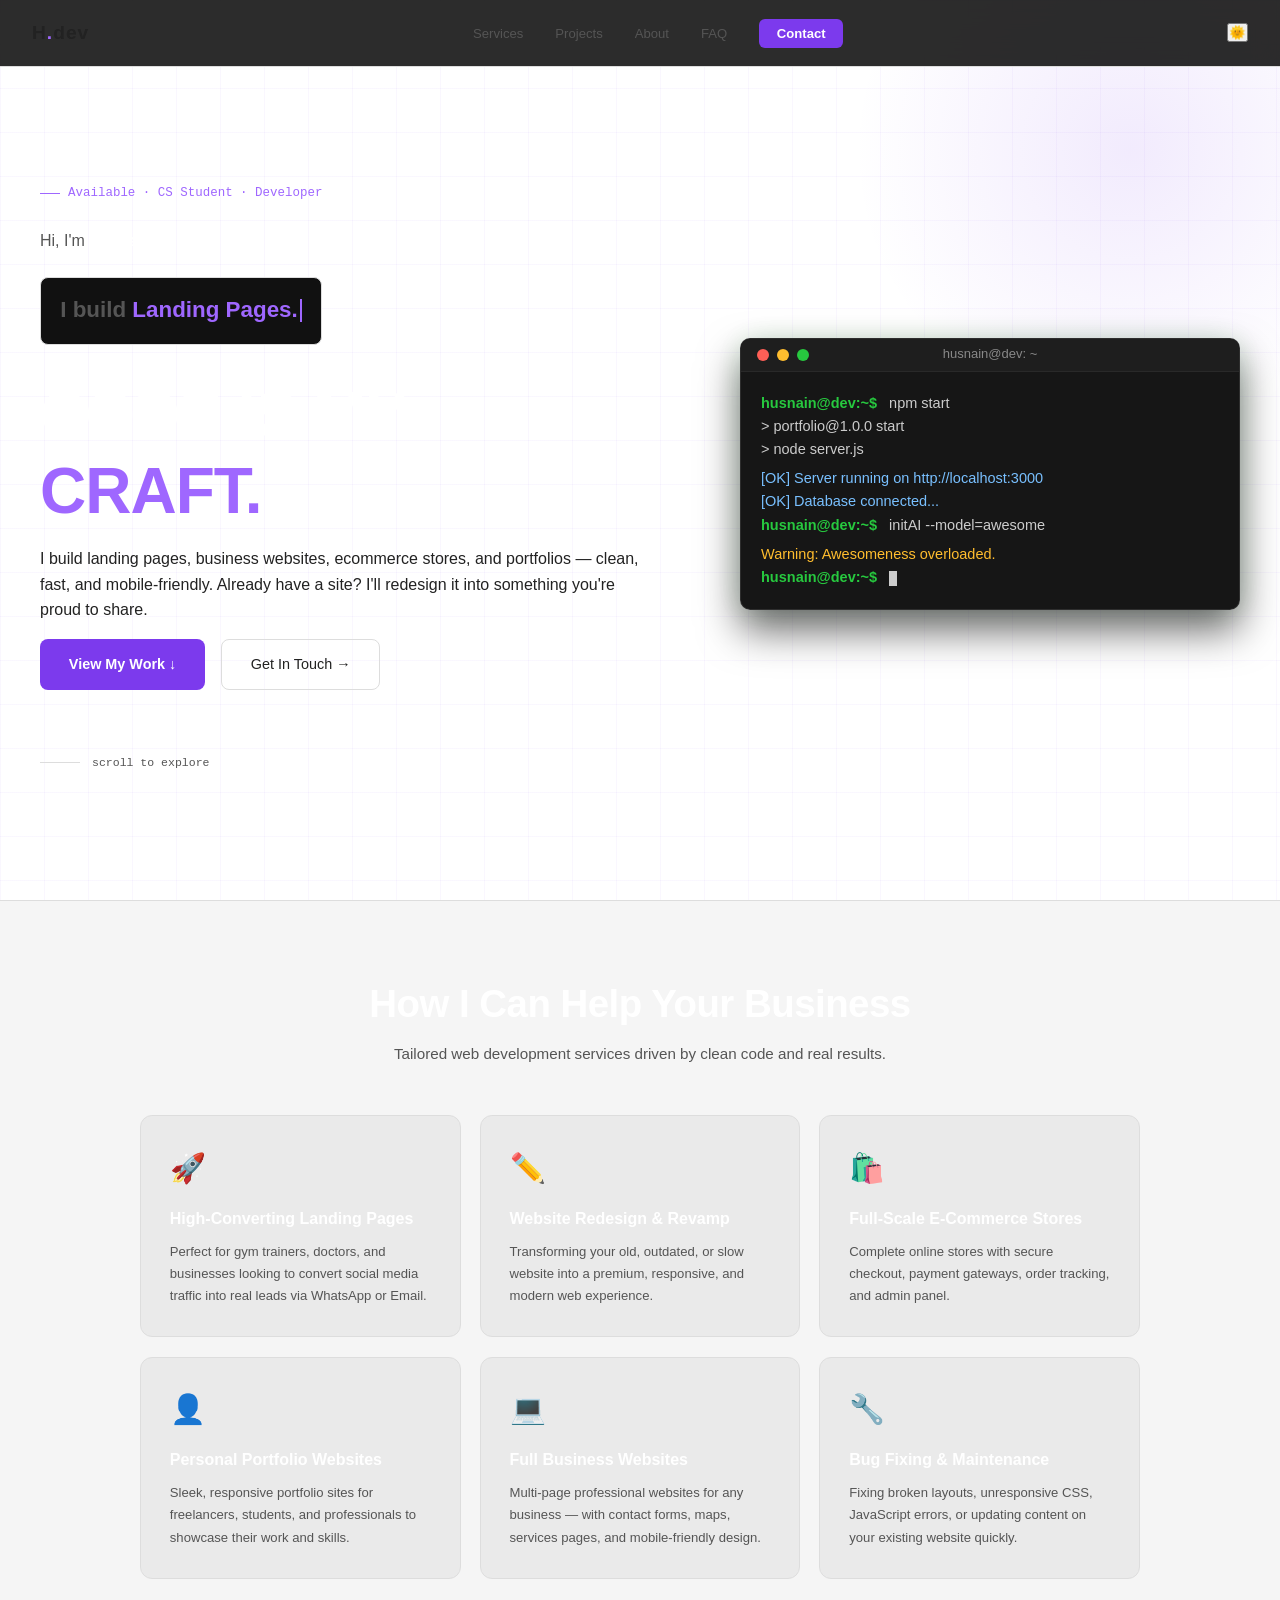
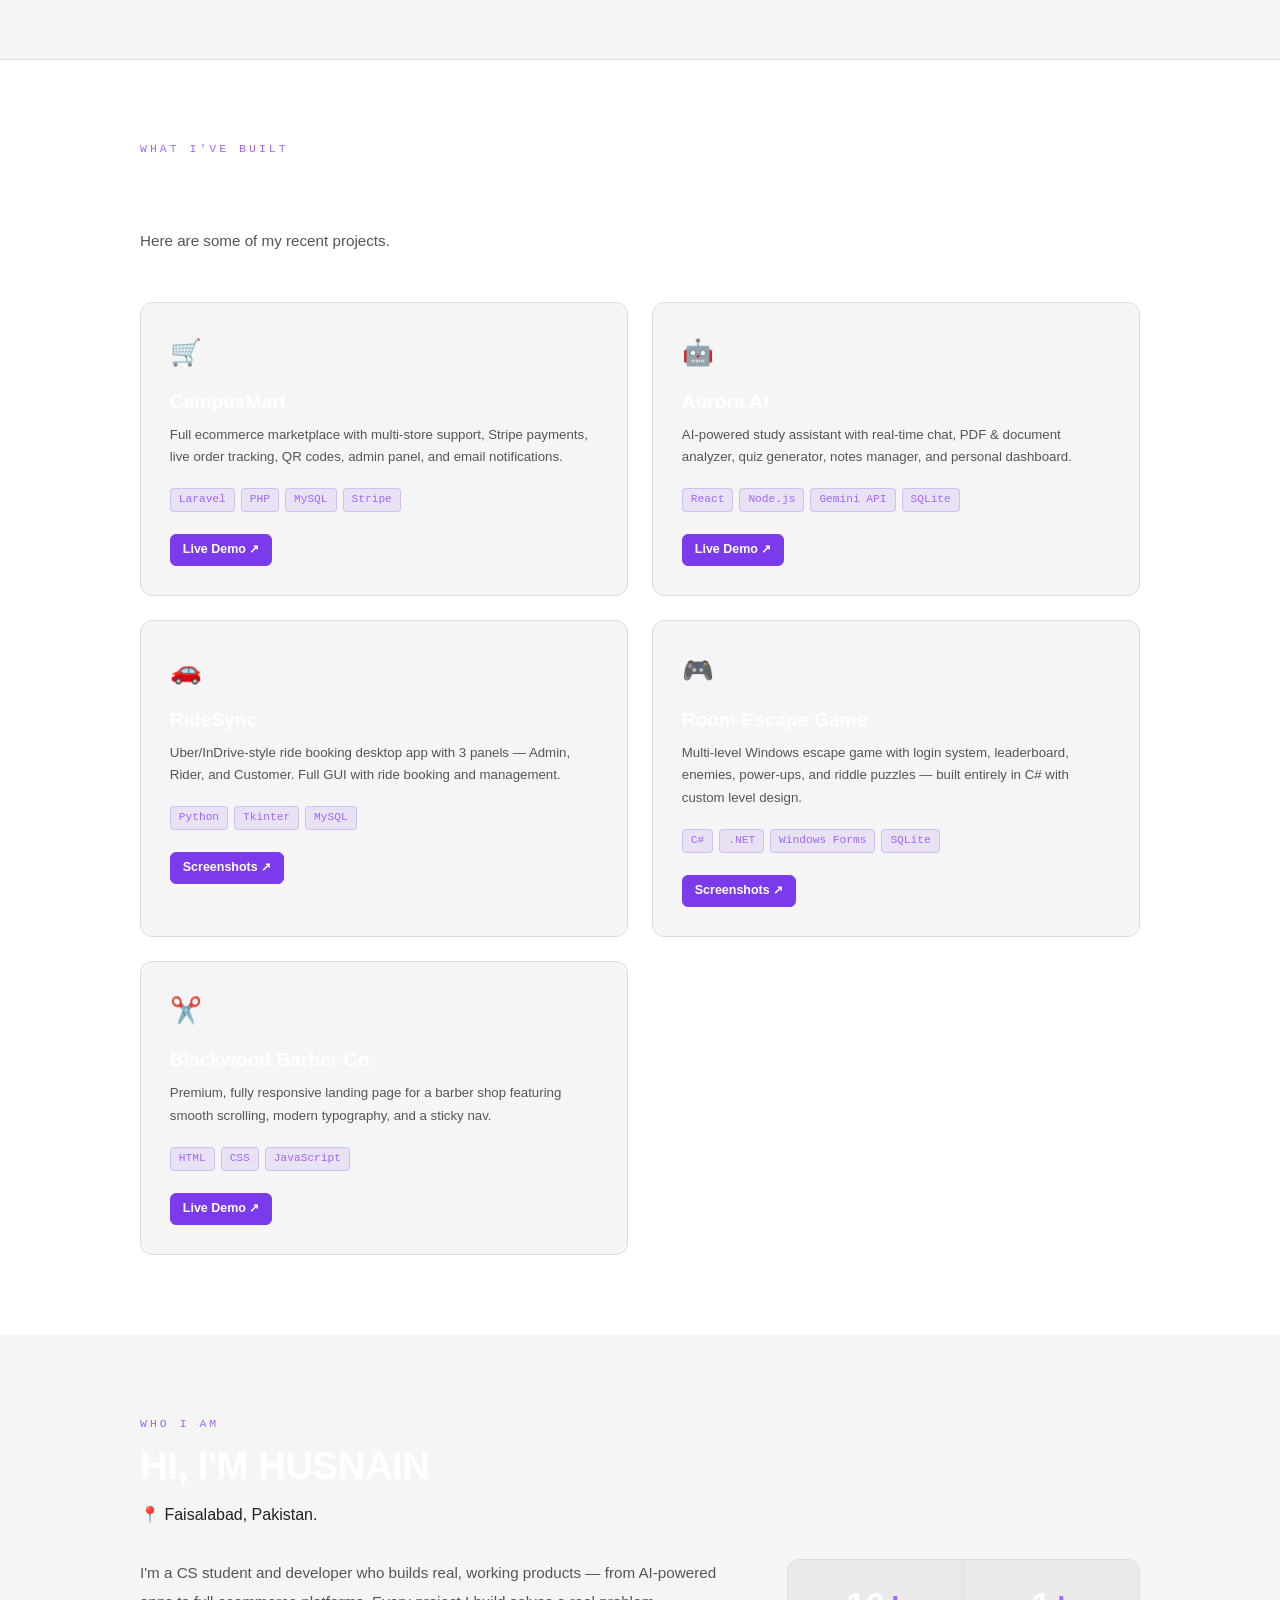
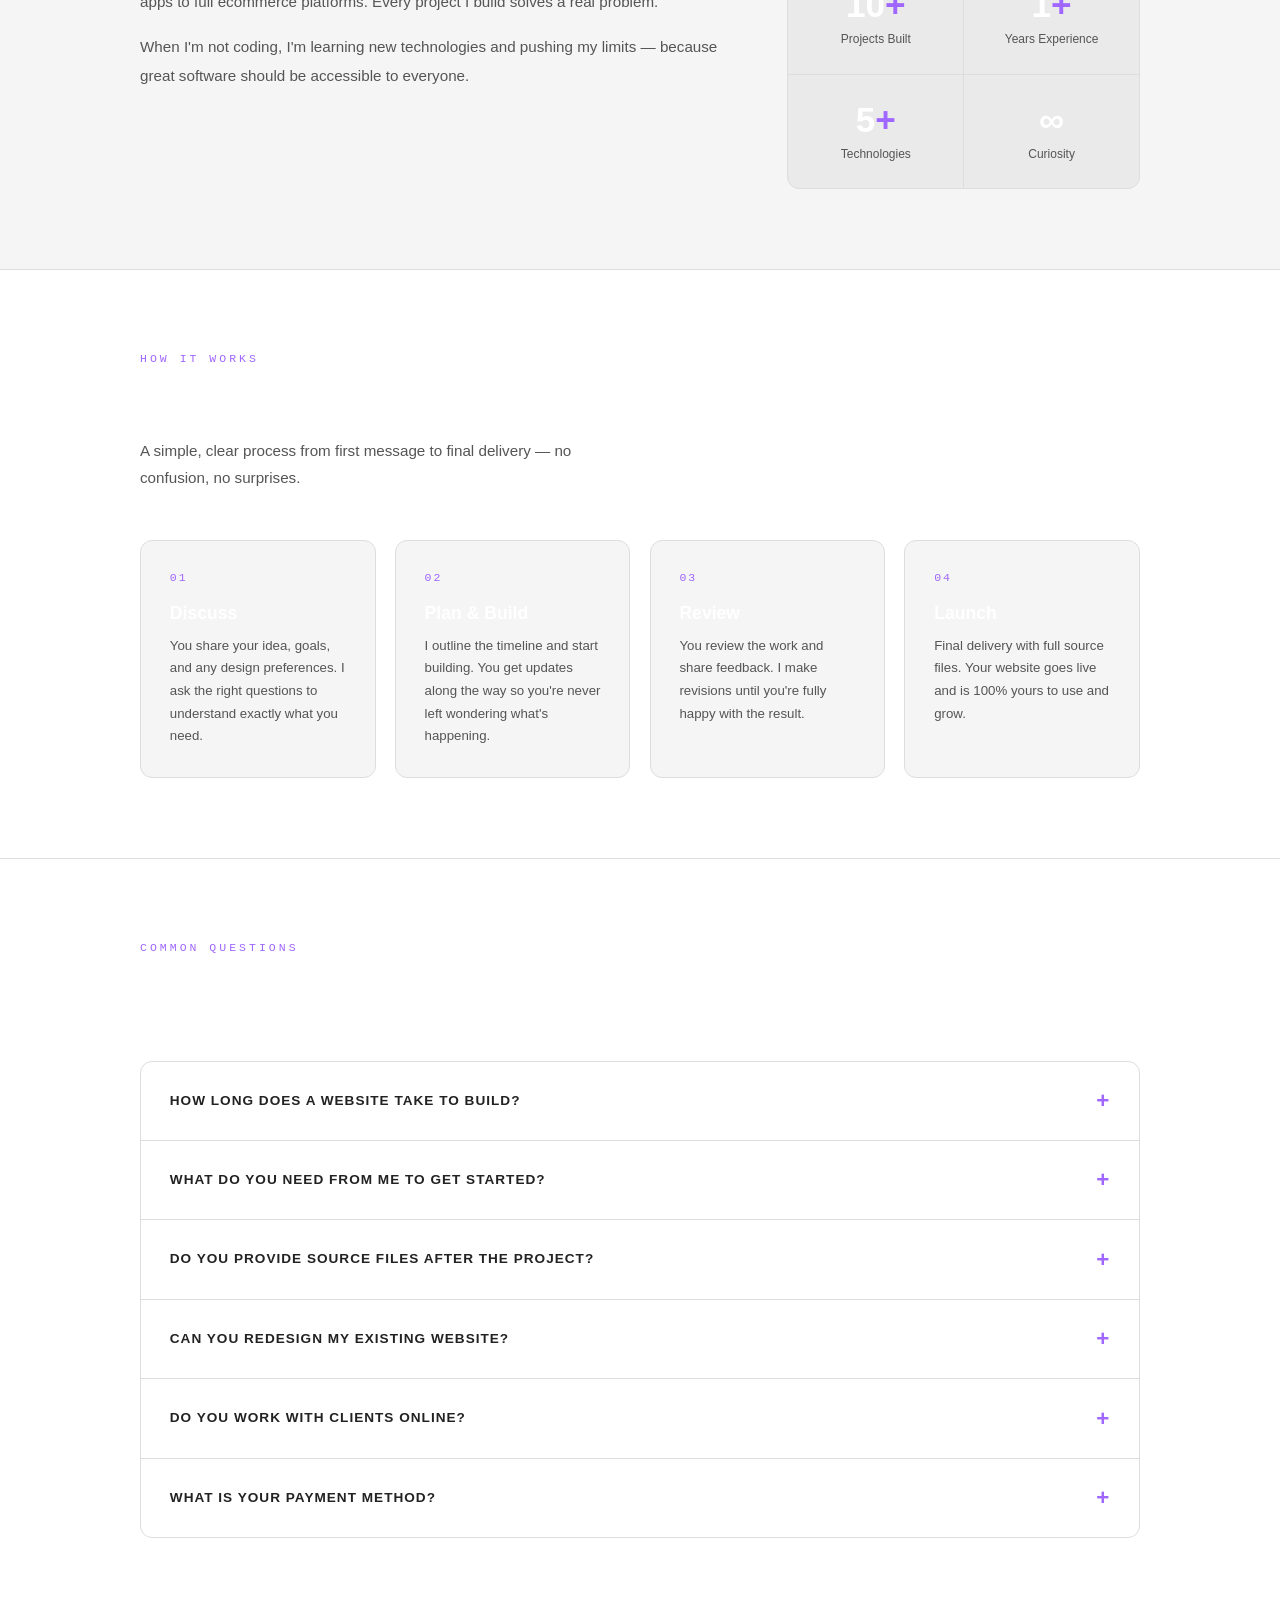
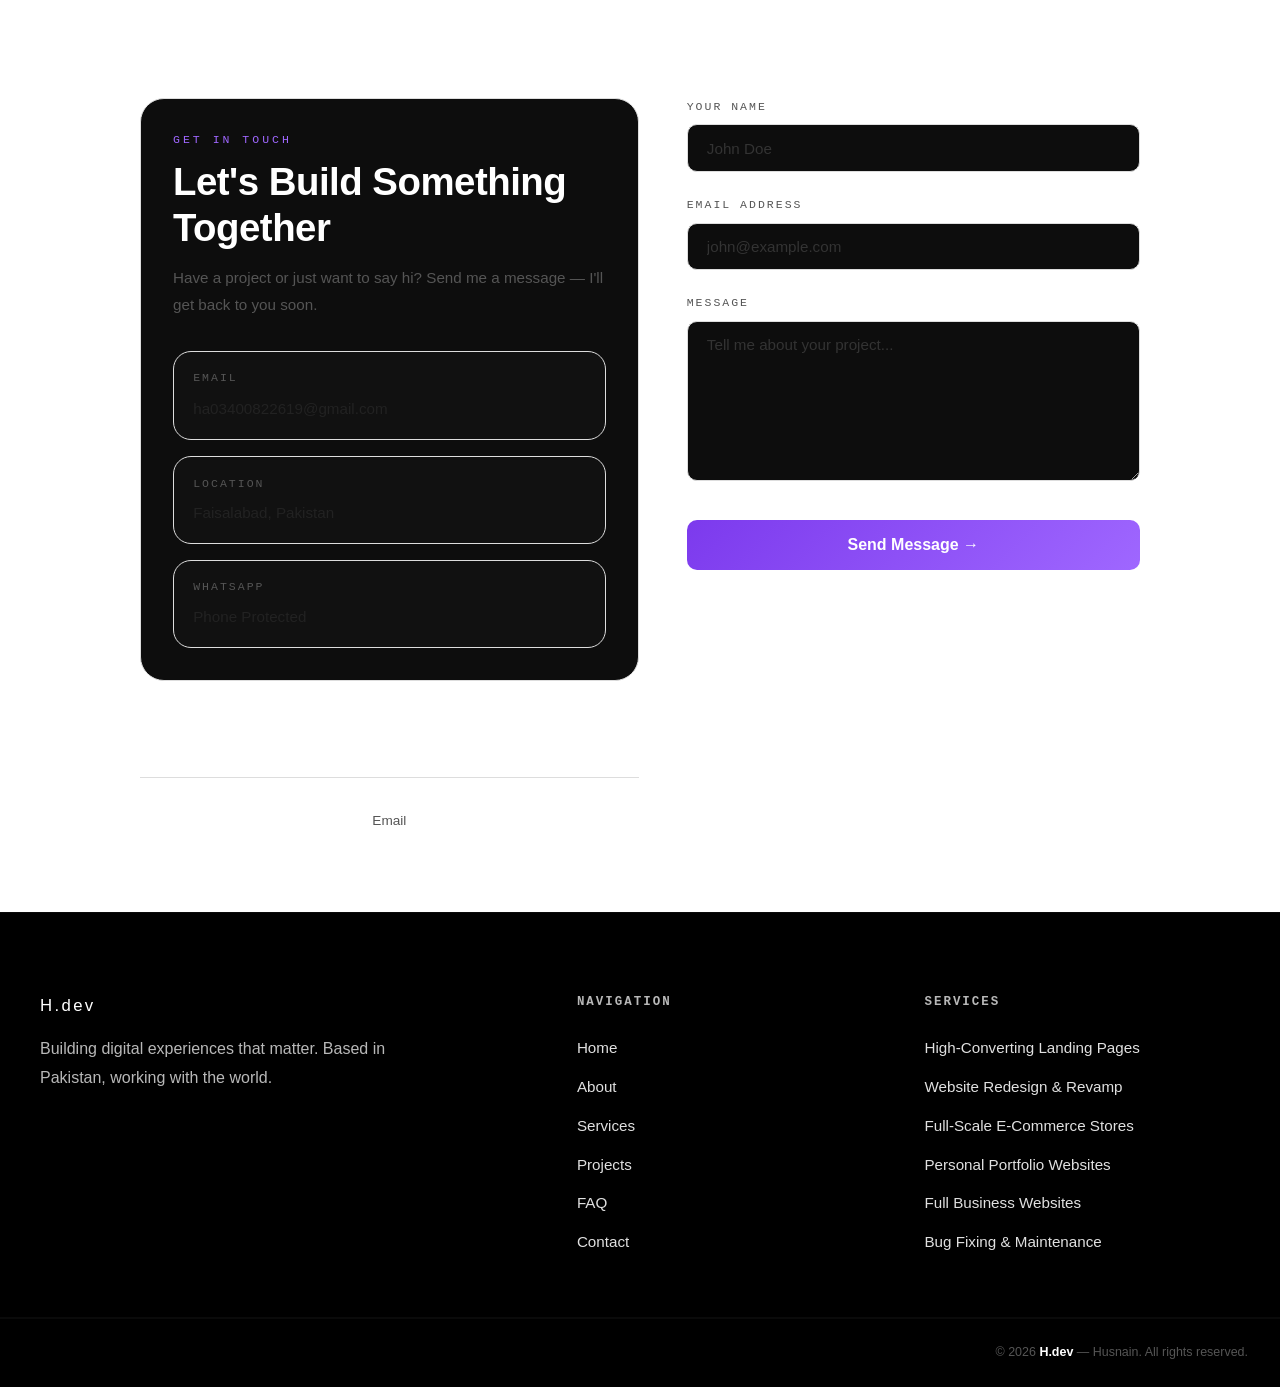
==== portfolio2/index.html @ b7ce76e6 "Initial commit - Portfolio ready" ====
<!DOCTYPE html>
<html lang="en">

<head>
  <meta charset="UTF-8" />
  <meta name="viewport" content="width=device-width, initial-scale=1.0" />
  <meta name="description"
    content="Husnain — Web developer from Faisalabad, Pakistan. I build landing pages, business websites, ecommerce stores, and portfolios. Available for freelance projects." />
  <meta property="og:title" content="Husnain — Web Developer & AI Enthusiast" />
  <meta property="og:description"
    content="I build clean, fast, mobile-friendly websites for businesses. Landing pages, ecommerce, redesigns & more." />
  <meta property="og:type" content="website" />
  <title>Husnain — Web Developer & AI Enthusiast</title>
  <meta http-equiv="Content-Security-Policy" content="default-src 'self'; script-src 'self' 'unsafe-inline' https://unpkg.com; style-src 'self' 'unsafe-inline' https://fonts.googleapis.com https://unpkg.com; img-src 'self' data:; font-src 'self' https://fonts.gstatic.com; connect-src 'self' https://api.web3forms.com;"/>
  <link rel="preload" href="https://fonts.googleapis.com/css2?family=Syne:wght@400;600;700;800&family=Inter:wght@400;500;600&family=JetBrains+Mono:wght@400;500&display=swap" as="style" onload="this.rel='stylesheet'">
  <script type="application/ld+json">
  {
    "@context": "https://schema.org",
    "@type": "Person",
    "name": "Husnain",
    "url": "https://example.com"
  }
  </script>
  <link rel="icon" type="image/svg+xml"
    href="data:image/svg+xml,%3Csvg xmlns='http://www.w3.org/2000/svg' viewBox='0 0 32 32'%3E%3Crect width='32' height='32' rx='6' fill='%23000'/%3E%3Ctext x='16' y='22' font-family='Arial' font-size='14' font-weight='bold' fill='%239F67FF' text-anchor='middle'%3EH%3C/text%3E%3C/svg%3E" />

  <!-- Google Fonts -->
  <link rel="preconnect" href="https://fonts.googleapis.com" />
  <link
    href="https://fonts.googleapis.com/css2?family=Syne:wght@400;600;700;800&family=Inter:wght@400;500;600&family=JetBrains+Mono:wght@400;500&display=swap"
    rel="stylesheet" />

  <!-- AOS Scroll Animation Library CSS -->
  <link rel="stylesheet" href="https://unpkg.com/aos@2.3.4/dist/aos.css" />

  <!--
    Apni CSS file link kar rahe hain
    href="style.css" matlab same folder mein style.css file
  -->
  <link rel="stylesheet" href="style.css" />

</head>

<body>

  <!-- ─── NAVIGATION ─────────────────────── -->
  <header>
  <nav>
    <div class="nav-logo">H<span>.</span>dev</div>

    <ul class="nav-links" id="navLinks">
      <li><a href="#services">Services</a></li>
      <li><a href="#projects">Projects</a></li>
      <li><a href="#about">About</a></li>
      <li><a href="#faq">FAQ</a></li>
      <li><a href="#contact" class="nav-cta">Contact</a></li>
    </ul>

    <div class="hamburger" id="hamburger" aria-controls="navLinks" aria-expanded="false" aria-label="Menu">
      <span></span>
      <span></span>
      <span></span>
    </div>

    <button id="lightToggle" class="light-toggle" aria-label="Toggle light mode">🌞</button>
  </nav>
</header>

  <!-- ─── HERO ────────────────────────────── -->
  <section class="hero" id="home">
    <div class="hero-grid"></div>
    <div class="hero-glow"></div>

    <div class="hero-container">
      <div class="hero-content">

      <!-- Tag ab neeche se upar aa gaya -->
      <div class="hero-tag">Available · CS Student · Developer</div>

      <p class="hero-intro">Hi, I'm <strong>Husnain</strong></p>

      <div class="hero-typing-box">
        I build <span class="typed-word" id="typedWord"></span><span class="cursor"></span>
      </div>
      <!-- Bold statement — naam nahi -->
      <h1 class="hero-name">
        CODE IS MY<br>
        <span style="color: var(--accent2);">CRAFT.</span>
      </h1>

      <p class="hero-sub">
        I build landing pages, business websites,
        ecommerce stores, and portfolios —
        clean, fast, and mobile-friendly.
        Already have a site? I'll redesign it
        into something you're proud to share.
      </p>
      <div class="hero-btns">
        <a href="#projects" class="btn-primary">View My Work ↓</a>
        <a href="#contact" class="btn-outline">Get In Touch →</a>
      </div>

      <div class="hero-scroll">
        <div class="scroll-line"></div>
        scroll to explore
      </div>
    </div>

    <!-- Right Side Hacker Terminal -->
    <div class="hero-terminal" data-aos="fade-left" data-aos-delay="200">
      <div class="term-header">
        <span class="term-btn close"></span>
        <span class="term-btn min"></span>
        <span class="term-btn max"></span>
        <div class="term-title">husnain@dev: ~</div>
      </div>
      <div class="term-body">
        <div class="term-line">
          <span class="prompt">husnain@dev:~$</span> <span class="typing-cmd">npm start</span>
        </div>
        <div class="term-output delay-1">
          > portfolio@1.0.0 start<br>
          > node server.js
        </div>
        <div class="term-output delay-2 success">
          [OK] Server running on http://localhost:3000<br>
          [OK] Database connected...
        </div>
        <div class="term-line delay-3">
          <span class="prompt">husnain@dev:~$</span> <span class="typing-cmd-2">initAI --model=awesome</span>
        </div>
        <div class="term-output delay-4 warning">
          Warning: Awesomeness overloaded.
        </div>
        <div class="term-line delay-5">
          <span class="prompt">husnain@dev:~$</span> <span class="cursor-term"></span>
        </div>
      </div>
    </div>
  </div>
  </section>

  <div class="divider"></div>

  <!-- ─── SERVICES ──────────────────────────── -->
  <section class="services-section" id="services">
    <div class="container">
      <div style="text-align:center; margin-bottom: 3rem;">
        <h2 class="sec-title">How I Can Help Your Business</h2>
        <p class="sec-sub" style="margin: 0 auto">
          Tailored web development services driven
          by clean code and real results.
        </p>
      </div>

      <div class="services-grid">

        <div class="service-card" data-aos="fade-up" data-aos-delay="0">
          <div class="service-icon">🚀</div>
          <div class="service-name">High-Converting Landing Pages</div>
          <p class="service-desc">
            Perfect for gym trainers, doctors, and businesses
            looking to convert social media traffic into real
            leads via WhatsApp or Email.
          </p>
        </div>

        <div class="service-card" data-aos="fade-up" data-aos-delay="100">
          <div class="service-icon">✏️</div>
          <div class="service-name">Website Redesign & Revamp</div>
          <p class="service-desc">
            Transforming your old, outdated, or slow website
            into a premium, responsive, and modern
            web experience.
          </p>
        </div>

        <div class="service-card" data-aos="fade-up" data-aos-delay="200">
          <div class="service-icon">🛍️</div>
          <div class="service-name">Full-Scale E-Commerce Stores</div>
          <p class="service-desc">
            Complete online stores with secure checkout,
            payment gateways, order tracking,
            and admin panel.
          </p>
        </div>

        <div class="service-card" data-aos="fade-up" data-aos-delay="300">
          <div class="service-icon">👤</div>
          <div class="service-name">Personal Portfolio Websites</div>
          <p class="service-desc">
            Sleek, responsive portfolio sites for freelancers,
            students, and professionals to showcase
            their work and skills.
          </p>
        </div>

        <div class="service-card" data-aos="fade-up" data-aos-delay="400">
          <div class="service-icon">💻</div>
          <div class="service-name">Full Business Websites</div>
          <p class="service-desc">
            Multi-page professional websites for any business
            — with contact forms, maps, services pages,
            and mobile-friendly design.
          </p>
        </div>

        <div class="service-card" data-aos="fade-up" data-aos-delay="500">
          <div class="service-icon">🔧</div>
          <div class="service-name">Bug Fixing & Maintenance</div>
          <p class="service-desc">
            Fixing broken layouts, unresponsive CSS,
            JavaScript errors, or updating content
            on your existing website quickly.
          </p>
        </div>

      </div>
    </div>
  </section>

  <div class="divider"></div>

  <!-- ─── PROJECTS ────────────────────────── -->
  <section id="projects">
    <div class="container">
      <div class="sec-label">What I've built</div>
      <h2 class="sec-title">Projects</h2>
      <p class="sec-sub">
        Here are some of my recent projects.
      </p>
      <div class="projects-grid">

        <div class="proj-card" data-aos="fade-up" data-aos-delay="0">
          <span class="proj-icon">🛒</span>
          <div class="proj-name">CampusMart</div>
          <p class="proj-desc">
            Full ecommerce marketplace with multi-store support,
            Stripe payments, live order tracking,
            QR codes, admin panel, and email notifications.
          </p>
          <div class="proj-techs">
            <span class="proj-tech">Laravel</span>
            <span class="proj-tech">PHP</span>
            <span class="proj-tech">MySQL</span>
            <span class="proj-tech">Stripe</span>
          </div>
          <div class="proj-links">
            <a href="https://campusmartvendor.kesug.com/" target="_blank" rel="noopener" class="proj-link primary">Live Demo ↗</a>
          </div>
        </div>

        <div class="proj-card" data-aos="fade-up" data-aos-delay="100">
          <span class="proj-icon">🤖</span>
          <div class="proj-name">Aurora AI</div>
          <p class="proj-desc">
            AI-powered study assistant with real-time chat,
            PDF & document analyzer, quiz generator,
            notes manager, and personal dashboard.
          </p>
          <div class="proj-techs">
            <span class="proj-tech">React</span>
            <span class="proj-tech">Node.js</span>
            <span class="proj-tech">Gemini API</span>
            <span class="proj-tech">SQLite</span>
          </div>
          <div class="proj-links">
            <a href="https://aurora-ai-xi.vercel.app" target="_blank" rel="noopener noreferrer" class="proj-link primary">Live Demo ↗</a>
          </div>
        </div>

        <div class="proj-card" data-aos="fade-up" data-aos-delay="200">
          <span class="proj-icon">🚗</span>
          <div class="proj-name">RideSync</div>
          <p class="proj-desc">
            Uber/InDrive-style ride booking desktop app
            with 3 panels — Admin, Rider, and Customer.
            Full GUI with ride booking and management.
          </p>
          <div class="proj-techs">
            <span class="proj-tech">Python</span>
            <span class="proj-tech">Tkinter</span>
            <span class="proj-tech">MySQL</span>
          </div>
          <div class="proj-links">
            <a href="ridesync.html" class="proj-link primary">Screenshots ↗</a>
          </div>
        </div>

        <div class="proj-card" data-aos="fade-up" data-aos-delay="300">
          <span class="proj-icon">🎮</span>
          <div class="proj-name">Room Escape Game</div>
          <p class="proj-desc">
            Multi-level Windows escape game with login system,
            leaderboard, enemies, power-ups, and riddle puzzles
            — built entirely in C# with custom level design.
          </p>
          <div class="proj-techs">
            <span class="proj-tech">C#</span>
            <span class="proj-tech">.NET</span>
            <span class="proj-tech">Windows Forms</span>
            <span class="proj-tech">SQLite</span>
          </div>
          <div class="proj-links">
            <a href="escape-game.html" class="proj-link primary">Screenshots ↗</a>
          </div>
        </div>

        <div class="proj-card" data-aos="fade-up" data-aos-delay="400">
          <span class="proj-icon">✂️</span>
          <div class="proj-name">Blackwood Barber Co.</div>
          <p class="proj-desc">
            Premium, fully responsive landing page for a barber shop
            featuring smooth scrolling, modern typography, and a sticky nav.
          </p>
          <div class="proj-techs">
            <span class="proj-tech">HTML</span>
            <span class="proj-tech">CSS</span>
            <span class="proj-tech">JavaScript</span>
          </div>
          <div class="proj-links">
            <a href="https://landing-page-husnaindev.vercel.app/" target="_blank" rel="noopener noreferrer" class="proj-link primary">Live Demo ↗</a>
          </div>
        </div>

      </div>
    </div>
  </section>

  <!-- ─── ABOUT ───────────────────────────── -->
  <section class="about-section" id="about">
    <div class="container">
      <div class="sec-label">Who I am</div>
      <h2 class="sec-title">HI, I'M HUSNAIN</h2>
      <p class="about-location">📍 Faisalabad, Pakistan.</p>

      <div class="about-inner">
        <div class="about-desc">
          <p>
            I'm a CS student and developer who builds
            real, working products — from AI-powered apps
            to full ecommerce platforms. Every project I
            build solves a real problem.
          </p>
          <p>
            When I'm not coding, I'm learning new technologies
            and pushing my limits — because great software
            should be accessible to everyone.
          </p>
        </div>

        <div class="about-stats" data-aos="fade-left">
          <div class="stat-box">
            <div class="stat-num">10<span>+</span></div>
            <div class="stat-lbl">Projects Built</div>
          </div>
          <div class="stat-box">
            <div class="stat-num">1<span>+</span></div>
            <div class="stat-lbl">Years Experience</div>
          </div>
          <div class="stat-box">
            <div class="stat-num">5<span>+</span></div>
            <div class="stat-lbl">Technologies</div>
          </div>
          <div class="stat-box">
            <div class="stat-num">∞</div>
            <div class="stat-lbl">Curiosity</div>
          </div>
        </div>
      </div>
    </div>
  </section>

  <div class="divider"></div>

  <!-- ─── PROCESS ─────────────────────────── -->
  <section class="process-section" id="process">
    <div class="container">
      <div class="sec-label">How it works</div>
      <h2 class="sec-title">My Work Process</h2>
      <p class="sec-sub">
        A simple, clear process from first message
        to final delivery — no confusion, no surprises.
      </p>

      <div class="process-grid">
        <div class="process-step" data-aos="fade-up" data-aos-delay="0">
          <div class="process-num">01</div>
          <div class="process-title">Discuss</div>
          <p class="process-desc">
            You share your idea, goals, and any design
            preferences. I ask the right questions
            to understand exactly what you need.
          </p>
        </div>

        <div class="process-step" data-aos="fade-up" data-aos-delay="100">
          <div class="process-num">02</div>
          <div class="process-title">Plan & Build</div>
          <p class="process-desc">
            I outline the timeline and start building.
            You get updates along the way so you're
            never left wondering what's happening.
          </p>
        </div>

        <div class="process-step" data-aos="fade-up" data-aos-delay="200">
          <div class="process-num">03</div>
          <div class="process-title">Review</div>
          <p class="process-desc">
            You review the work and share feedback.
            I make revisions until you're fully
            happy with the result.
          </p>
        </div>

        <div class="process-step" data-aos="fade-up" data-aos-delay="300">
          <div class="process-num">04</div>
          <div class="process-title">Launch</div>
          <p class="process-desc">
            Final delivery with full source files.
            Your website goes live and is 100% yours
            to use and grow.
          </p>
        </div>
      </div>
    </div>
  </section>

  <div class="divider"></div>

  <!-- ─── FAQ ──────────────────────────── -->
  <section id="faq">
    <div class="container">
      <div class="sec-label">Common Questions</div>
      <h2 class="sec-title">FAQ</h2>

      <div class="faq-list">

        <div class="faq-item">
          <button class="faq-question" aria-expanded="false">
            HOW LONG DOES A WEBSITE TAKE TO BUILD?
            <span class="faq-icon">+</span>
          </button>
          <div class="faq-answer">
            <p>
              A simple landing page takes 3–4 days.
              A full business website takes 2–3 weeks.
              An ecommerce store takes 3–4 weeks depending
              on the scope and requirements.
            </p>
          </div>
        </div>

        <div class="faq-item">
          <button class="faq-question">
            WHAT DO YOU NEED FROM ME TO GET STARTED?
            <span class="faq-icon">+</span>
          </button>
          <div class="faq-answer">
            <p>
              Just tell me what you need — your business name,
              what services you offer, and any design preferences.
              If you have a logo or images, share those too.
              I'll handle everything else.
            </p>
          </div>
        </div>

        <div class="faq-item">
          <button class="faq-question">
            DO YOU PROVIDE SOURCE FILES AFTER THE PROJECT?
            <span class="faq-icon">+</span>
          </button>
          <div class="faq-answer">
            <p>
              Yes — after the project is complete and payment
              is done, you get full source code and files.
              The website is 100% yours.
            </p>
          </div>
        </div>

        <div class="faq-item">
          <button class="faq-question">
            CAN YOU REDESIGN MY EXISTING WEBSITE?
            <span class="faq-icon">+</span>
          </button>
          <div class="faq-answer">
            <p>
              Absolutely! Share your current website link —
              I'll analyze it and rebuild it with a modern,
              fast, and mobile-friendly design while keeping
              your existing content.
            </p>
          </div>
        </div>

        <div class="faq-item">
          <button class="faq-question">
            DO YOU WORK WITH CLIENTS ONLINE?
            <span class="faq-icon">+</span>
          </button>
          <div class="faq-answer">
            <p>
              Yes — I work with clients anywhere in Pakistan
              and internationally via WhatsApp, email, or
              video call. Everything is handled online
              smoothly.
            </p>
          </div>
        </div>

        <div class="faq-item">
          <button class="faq-question">
            WHAT IS YOUR PAYMENT METHOD?
            <span class="faq-icon">+</span>
          </button>
          <div class="faq-answer">
            <p>
              For international clients, I accept payments via Whop (Credit Cards/Apple Pay), Direct Bank Transfer. 
              For local clients, I accept SadaPay, NayaPay, JazzCash, and Direct Bank Transfer.
            </p>
          </div>
        </div>

      </div>
    </div>
  </section>

  <!-- ─── CONTACT ──────────────────────────── -->
  <section id="contact">
    <div class="container">
      <div class="contact-grid">
        <div class="contact-info">
          <div class="sec-label">Get In Touch</div>
          <h2 class="sec-title">Let's Build Something Together</h2>
          <p class="sec-sub" style="margin: 0 auto">
            Have a project or just want to say hi?
            Send me a message — I'll get back to you soon.
          </p>

          <div class="contact-cards">
            <div class="contact-card">
              <div class="contact-card-label">EMAIL</div>
              <a href="mailto:ha03400822619@gmail.com" class="contact-card-link">ha03400822619@gmail.com</a>
            </div>
            <div class="contact-card">
              <div class="contact-card-label">LOCATION</div>
              <div class="contact-card-text">Faisalabad, Pakistan</div>
            </div>
            <div class="contact-card">
              <div class="contact-card-label">WHATSAPP</div>
              <div class="contact-card-text">Phone Protected</div>
            </div>
          </div>
        </div>

        <!--
      action mein apna Formspree link daalo
      Formspree tumhara message tumhari email pe bhejega
    -->
        <form action="https://api.web3forms.com/submit" method="POST" class="contact-form" id="contactForm">

          <!-- Yeh input FORM KE ANDAR hona chahiye -->
          <input type="hidden" name="access_key" value="b29e8347-b4e5-4bd1-b044-c92fb3f943f4">

          <input type="hidden" name="subject" value="New Message — Portfolio">

          <!-- Honeypot — bots fill this; real users never see it -->
          <input type="checkbox" name="botcheck" class="botcheck" tabindex="-1" autocomplete="off" aria-hidden="true">

          <div class="form-group">
            <label class="form-label">YOUR NAME</label>
            <input type="text" name="name" class="form-input" placeholder="John Doe" required />
          </div>

          <div class="form-group">
            <label class="form-label">EMAIL ADDRESS</label>
            <input type="email" name="email" class="form-input" placeholder="john@example.com" required />
          </div>

          <div class="form-group">
            <label class="form-label">MESSAGE</label>
            <textarea name="message" class="form-input form-textarea" placeholder="Tell me about your project..."
              required></textarea>
          </div>

          <button type="submit" class="form-btn" id="formSubmitBtn">
            Send Message →
          </button>

          <!-- Success message — by default hidden -->
          <div class="form-success" id="formSuccess">
            ✅ Message sent! I'll get back to you soon.
          </div>
          <div class="form-error" id="formError"></div>

        </form>

        <!-- Social links neeche -->
        <div class="contact-socials">
          <a href="mailto:ha03400822619@gmail.com" class="social-link">
            Email
          </a>
        </div>

      </div>
  </section>

  <!-- ─── FOOTER TOP ───────────────────────── -->
  <section class="footer-top">
    <div class="container footer-top-grid">
      <div class="footer-brand">
        <div class="footer-logo">H<span>.</span>dev</div>
        <p>Building digital experiences that matter.
          Based in Pakistan, working with the world.</p>
      </div>

      <div class="footer-links">
        <h3>NAVIGATION</h3>
        <a href="#home">Home</a>
        <a href="#about">About</a>
        <a href="#services">Services</a>
        <a href="#projects">Projects</a>
        <a href="#faq">FAQ</a>
        <a href="#contact">Contact</a>
      </div>

      <div class="footer-links">
        <h3>SERVICES</h3>
        <a href="#services">High-Converting Landing Pages</a>
        <a href="#services">Website Redesign & Revamp</a>
        <a href="#services">Full-Scale E-Commerce Stores</a>
        <a href="#services">Personal Portfolio Websites</a>
        <a href="#services">Full Business Websites</a>
        <a href="#services">Bug Fixing & Maintenance</a>
      </div>
    </div>
  </section>

  <!-- ─── FOOTER ───────────────────────────── -->
  <footer>
    <p class="footer-copy">© 2026 <strong>H.dev</strong> — Husnain. All rights reserved.</p>
  </footer>

  <!--
    AOS Library JS — body ke bilkul end mein
    pehle HTML load ho, phir JS chale
  -->
  <script src="https://unpkg.com/aos@2.3.4/dist/aos.js"></script>

  <!--
    Apni JS file link kar rahe hain
    src="script.js" matlab same folder mein script.js
  -->
  <script src="script.js"></script>

</body>

</html>
---- portfolio2/style.css ----
/* ─────────────────────────────────────────────
   RESET
   Browser ka default margin/padding hatao
─────────────────────────────────────────────── */
*,
*::before,
*::after {
  box-sizing: border-box;
  margin: 0;
  padding: 0;
}

/* ─────────────────────────────────────────────
   CSS VARIABLES
   Ek jagah colors define karo
   Puri site mein yahi use honge
─────────────────────────────────────────────── */
:root {
  --bg: #000000;   /* main background */
  --bg2: #0f0f0f;  /* sections background */
  --bg3: #141414;  /* cards background */
  --border: #1e1e1e; /* lines/borders */
  --text: #e2e2e2;  /* main text */
  --muted: #666666; /* secondary/faded text */
  --accent: #7C3AED; /* purple — main accent */
  --accent2: #9F67FF; /* lighter purple */
  --mono: 'JetBrains Mono', monospace;
}

/* Light mode theme */
.light-mode {
  --bg: #ffffff;
  --bg2: #f5f5f5;
  --bg3: #eaeaea;
  --border: #dddddd;
  --text: #222222;
  --muted: #555555;
  --accent: #7C3AED;
  --accent2: #9F67FF;
}





/* Smooth scroll — anchor links pe click karo
   toh page smoothly scroll kare */
html {
  scroll-behavior: smooth;
  background: var(--bg) !important;
}

body {
  background: var(--bg) !important;
  color: var(--text);
  font-family: 'Inter', sans-serif;
  overflow-x: hidden;
  line-height: 1.6;
}

a {
  text-decoration: none;
  color: inherit;
}

/* ─────────────────────────────────────────────
   NAVIGATION
─────────────────────────────────────────────── */
nav {
  position: fixed;
  /* scroll karo toh bhi upar rahe */
  top: 0;
  left: 0;
  right: 0;
  z-index: 100;
  display: flex;
  justify-content: space-between;
  align-items: center;
  padding: 1.1rem 2rem;
  background: rgba(8, 8, 8, 0.85);
  backdrop-filter: blur(12px);
  /* peeche blur effect */
  border-bottom: 1px solid var(--border);
}

.nav-logo {
  font-family: 'Syne', sans-serif;
  font-weight: 800;
  font-size: 1.2rem;
  letter-spacing: 1px;
}

.nav-logo span {
  color: var(--accent2);
}

.nav-links {
  display: flex;
  gap: 2rem;
  list-style: none;
}

.nav-links a {
  font-size: 0.82rem;
  font-weight: 500;
  color: var(--muted);
  transition: color 0.2s;
}

.nav-links a:hover {
  color: var(--text);
}

/* Contact wala button */
.nav-cta {
  background: var(--accent) !important;
  color: #fff !important;
  padding: 0.45rem 1.1rem;
  border-radius: 6px;
  font-weight: 600 !important;
  transition: background 0.2s !important;
}

.nav-cta:hover {
  background: var(--accent2) !important;
}

/* Mobile hamburger — by default hidden */
.hamburger {
  display: none;
  flex-direction: column;
  gap: 5px;
  cursor: pointer;
}

.hamburger span {
  display: block;
  width: 22px;
  height: 2px;
  background: var(--text);
  border-radius: 2px;
}

/* ─────────────────────────────────────────────
   HERO
─────────────────────────────────────────────── */
.hero {
  min-height: 100vh;
  /* poori screen height */
  display: flex;
  align-items: center;
  padding: 6rem 2rem 3rem;
  position: relative;
  overflow: hidden;
}

/* Background grid lines */
.hero-grid {
  position: absolute;
  inset: 0;
  pointer-events: none;
  background-image:
    linear-gradient(rgba(124, 58, 237, 0.04) 1px, transparent 1px),
    linear-gradient(90deg, rgba(124, 58, 237, 0.04) 1px, transparent 1px);
  background-size: 44px 44px;
}

/* Purple glow — top right corner */
.hero-glow {
  position: absolute;
  width: 600px;
  height: 600px;
  border-radius: 50%;
  background: radial-gradient(circle,
      rgba(124, 58, 237, 0.1) 0%,
      transparent 65%);
  top: -150px;
  right: -150px;
  pointer-events: none;
}

.hero-container {
  width: 100%;
  max-width: 1200px;
  margin: 0 auto;
  display: flex;
  align-items: center;
  justify-content: space-between;
  gap: 40px;
  position: relative;
  z-index: 2;
}

@media (max-width: 900px) {
  .hero-container {
    flex-direction: column;
    align-items: flex-start;
  }
}

.hero-content {
  position: relative;
  max-width: 600px;
}

/* ─────────────────────────────────────────────
   HACKER TERMINAL (Right Side)
─────────────────────────────────────────────── */
.hero-terminal {
  flex: 1;
  max-width: 500px;
  background: rgba(10, 10, 10, 0.95);
  border: 1px solid rgba(255, 255, 255, 0.1);
  border-radius: 10px;
  box-shadow: 0 20px 40px rgba(0, 0, 0, 0.6), 0 0 30px rgba(39, 201, 63, 0.1);
  font-family: var(--font-mono);
  overflow: hidden;
}

.term-header {
  background: #1e1e1e;
  padding: 10px 16px;
  display: flex;
  align-items: center;
  gap: 8px;
  position: relative;
  border-bottom: 1px solid rgba(255, 255, 255, 0.05);
}

.term-btn { width: 12px; height: 12px; border-radius: 50%; }
.term-btn.close { background: #ff5f56; }
.term-btn.min { background: #ffbd2e; }
.term-btn.max { background: #27c93f; }

.term-title {
  position: absolute;
  left: 50%;
  transform: translateX(-50%);
  color: #888;
  font-size: 13px;
}

.term-body {
  padding: 20px;
  font-size: 14.5px;
  line-height: 1.6;
  color: #ccc;
}

.prompt { color: #27c93f; font-weight: 600; margin-right: 8px; }

/* Typing animations */
.typing-cmd, .typing-cmd-2 {
  display: inline-block;
  overflow: hidden;
  white-space: nowrap;
  width: 0;
  vertical-align: bottom;
}

.typing-cmd { animation: typeCmd 1s steps(15, end) forwards; animation-delay: 0.5s; }
.typing-cmd-2 { animation: typeCmd2 1s steps(20, end) forwards; animation-delay: 4.5s; }

@keyframes typeCmd { to { width: 85px; } }
@keyframes typeCmd2 { to { width: 185px; } }

/* Output Delays */
.term-output, .term-line.delay-3, .term-line.delay-5 { opacity: 0; }
.delay-1 { animation: fadeIn 0.1s forwards; animation-delay: 1.8s; }
.delay-2 { animation: fadeIn 0.1s forwards; animation-delay: 2.5s; }
.delay-3 { animation: fadeIn 0.1s forwards; animation-delay: 3.5s; }
.delay-4 { animation: fadeIn 0.1s forwards; animation-delay: 5.8s; }
.delay-5 { animation: fadeIn 0.1s forwards; animation-delay: 6.5s; }

@keyframes fadeIn { to { opacity: 1; } }

.term-output.success { color: #79c0ff; margin-top: 6px; }
.term-output.warning { color: #ffbd2e; margin-top: 6px; }

.cursor-term {
  display: inline-block;
  width: 8px;
  height: 15px;
  background: #ccc;
  vertical-align: middle;
  animation: blinkTerm 1s step-end infinite;
}

@keyframes blinkTerm {
  0%, 100% { opacity: 1; }
  50% { opacity: 0; }
}

/* "Available for freelance" tag */
.hero-tag {
  display: inline-flex;
  align-items: center;
  gap: 8px;
  font-family: var(--mono);
  font-size: 0.78rem;
  color: var(--accent2);
  margin-bottom: 1.5rem;
}

.hero-tag::before {
  content: '';
  display: block;
  width: 20px;
  height: 1px;
  background: var(--accent2);
}

.hero-intro {
  font-size: 1rem;
  color: var(--muted);
  margin-bottom: 0.5rem;
}

.hero-intro strong {
  color: #fff;
  font-weight: 600;
}

/* HUSNAIN. */
h1.hero-name {
  font-family: 'Syne', sans-serif;
  font-size: clamp(2rem, 5vw, 4rem);
  font-weight: 800;
  line-height: 1.2;
  color: #fff;
  margin-bottom: 1rem;
  letter-spacing: -1px;
  text-transform: uppercase;
}

/* "I build ___" */
.hero-typing-box {
  display: block;
  width: fit-content;
  background: #111;
  border: 1px solid var(--border);
  border-radius: 8px;
  padding: 0.85rem 1.2rem 1rem;
  font-family: 'Syne', sans-serif;
  font-size: clamp(1rem, 2.5vw, 1.4rem);
  font-weight: 600;
  line-height: 1.6;
  color: var(--muted);
  margin-bottom: 2rem;
  margin-top: 1.5rem;
  overflow: visible;
}

.hero-typing-box .typed-word,
.hero-typing-box .cursor {
  line-height: inherit;
  vertical-align: baseline;
}

.hero-typing-box .typed-word {
  color: var(--accent2);
}

.hero-typing-box .cursor {
  display: inline-block;
  width: 2px;
  height: 1em;
  margin-left: 2px;
  background: var(--accent2);
  vertical-align: text-bottom;
  animation: blink 1s step-end infinite;
}

@keyframes blink {

  0%,
  100% {
    opacity: 1;
  }

  50% {
    opacity: 0;
  }
}

.hero-desc {
  font-size: 1rem;
  color: var(--muted);
  max-width: 480px;
  line-height: 1.8;
  margin-top: 2rem;
  /* desc upar se neeche aayegi */
  margin-bottom: 2.5rem;
  /* buttons se door rahegi */
  padding-bottom: 0.5rem;
  /* thoda aur space */
}

.hero-btns {
  display: flex;
  gap: 1rem;
  flex-wrap: wrap;
  margin-top: 1rem;
}

/* Purple button */
.btn-primary {
  background: var(--accent);
  color: #fff;
  padding: 0.8rem 1.8rem;
  border-radius: 8px;
  font-weight: 600;
  font-size: 0.9rem;
  border: none;
  cursor: pointer;
  transition: background 0.2s, transform 0.15s;
  display: inline-flex;
  align-items: center;
  gap: 6px;
}

.btn-primary:hover {
  background: var(--accent2);
  transform: translateY(-2px);
}

/* Outline button */
.btn-outline {
  background: transparent;
  color: var(--text);
  padding: 0.8rem 1.8rem;
  border-radius: 8px;
  font-weight: 500;
  font-size: 0.9rem;
  border: 1px solid var(--border);
  cursor: pointer;
  transition: border-color 0.2s, color 0.2s, transform 0.15s;
  display: inline-flex;
  align-items: center;
  gap: 6px;
}

.btn-outline:hover {
  border-color: var(--accent2);
  color: var(--accent2);
  transform: translateY(-2px);
}

/* "scroll to explore" */
.hero-scroll {
  margin-top: 4rem;
  display: flex;
  align-items: center;
  gap: 12px;
  font-family: var(--mono);
  font-size: 0.72rem;
  color: var(--muted);
}

.scroll-line {
  width: 40px;
  height: 1px;
  background: var(--border);
}

/* ─────────────────────────────────────────────
   COMMON — sab sections mein use hoga
─────────────────────────────────────────────── */
section {
  padding: 5rem 2rem;
}

/* Content ko center aur max width deta hai */
.container {
  max-width: 1000px;
  margin: 0 auto;
}

/* Chota purple label */
.sec-label {
  font-family: var(--mono);
  font-size: 0.72rem;
  letter-spacing: 3px;
  text-transform: uppercase;
  color: var(--accent2);
  margin-bottom: 0.6rem;
}

/* Bara section heading */
.sec-title {
  font-family: 'Syne', sans-serif;
  font-size: clamp(2rem, 3vw, 3rem);
  font-weight: 800;
  color: #fff;
  line-height: 1.2;
  margin-bottom: 0.8rem;
  letter-spacing: -0.5px;
}

.sec-sub {
  color: var(--muted);
  font-size: 0.95rem;
  max-width: 500px;
  line-height: 1.8;
}

/* Sections ke beech horizontal line */
.divider {
  width: 100%;
  height: 1px;
  background: var(--border);
}

/* ─────────────────────────────────────────────
   SKILLS
─────────────────────────────────────────────── */
.skills-section {
  background: var(--bg2);
}

.skills-grid {
  display: grid;
  grid-template-columns: repeat(auto-fit, minmax(200px, 1fr));
  gap: 1px;
  margin-top: 3rem;
  border: 1px solid var(--border);
  border-radius: 12px;
  overflow: hidden;
}

.skill-cat {
  background: var(--bg3);
  padding: 1.5rem;
  border-right: 1px solid var(--border);
}

.skill-cat:last-child {
  border-right: none;
}

.skill-cat-name {
  font-family: var(--mono);
  font-size: 0.72rem;
  color: var(--accent2);
  letter-spacing: 2px;
  text-transform: uppercase;
  margin-bottom: 1rem;
}

.skill-tags {
  display: flex;
  flex-wrap: wrap;
  gap: 6px;
}

.skill-tag {
  background: var(--bg);
  border: 1px solid var(--border);
  color: var(--text);
  font-size: 0.78rem;
  font-weight: 500;
  padding: 4px 10px;
  border-radius: 6px;
  transition: border-color 0.2s, color 0.2s;
}

.skill-tag:hover {
  border-color: var(--accent2);
  color: var(--accent2);
}

/* ─────────────────────────────────────────────
   PROCESS
─────────────────────────────────────────────── */
.process-section {
  background: var(--bg);
}

.process-grid {
  display: grid;
  grid-template-columns: repeat(4, 1fr);
  gap: 1.2rem;
  margin-top: 3rem;
}

.process-step {
  background: var(--bg2);
  border: 1px solid var(--border);
  border-radius: 12px;
  padding: 1.8rem;
  transition: border-color 0.25s, transform 0.2s;
}

.process-step:hover {
  border-color: #2a2a2a;
  transform: translateY(-3px);
}

.process-num {
  font-family: var(--mono);
  font-size: 0.72rem;
  color: var(--accent2);
  letter-spacing: 2px;
  margin-bottom: 0.8rem;
}

.process-title {
  font-family: 'Syne', sans-serif;
  font-size: 1.1rem;
  font-weight: 700;
  color: #fff;
  margin-bottom: 0.6rem;
  line-height: 1.4;
}

.process-desc {
  font-size: 0.83rem;
  color: var(--muted);
  line-height: 1.7;
}

/* ─────────────────────────────────────────────
   SERVICES
─────────────────────────────────────────────── */
.services-section {
  background: var(--bg2);
}

/* 3 column grid — 2 rows ban jaegi automatically */
.services-grid {
  display: grid;
  grid-template-columns: repeat(3, 1fr);
  gap: 1.2rem;
}

.service-card {
  background: var(--bg3);
  border: 1px solid var(--border);
  border-radius: 12px;
  padding: 1.8rem;
  transition: border-color 0.25s, transform 0.2s;
}

.service-card:hover {
  border-color: var(--accent);
  transform: translateY(-3px);
}

.service-icon {
  font-size: 1.8rem;
  margin-bottom: 1rem;
}

.service-name {
  font-size: 1rem;
  font-weight: 700;
  color: #fff;
  margin-bottom: 0.6rem;
  line-height: 1.5;
}

.service-desc {
  font-size: 0.82rem;
  color: var(--muted);
  line-height: 1.7;
}

/* Mobile pe 1 column */
@media (max-width: 768px) {
  .services-grid {
    grid-template-columns: 1fr;
  }
}

/* Tablet pe 2 column */
@media (min-width: 480px) and (max-width: 768px) {
  .services-grid {
    grid-template-columns: 1fr 1fr;
  }
}

/* ─────────────────────────────────────────────
   PROJECTS
─────────────────────────────────────────────── */
.projects-grid {
  display: grid;
  grid-template-columns: repeat(2, 1fr);
  gap: 1.5rem;
  margin-top: 3rem;
}

.proj-card {
  background: var(--bg2);
  border: 1px solid var(--border);
  border-radius: 12px;
  padding: 1.8rem;
  transition: border-color 0.25s, transform 0.2s;
  position: relative;
  overflow: hidden;
}

/* Top purple line — hover pe dikhe */
.proj-card::before {
  content: '';
  position: absolute;
  top: 0;
  left: 0;
  right: 0;
  height: 2px;
  background: linear-gradient(90deg, var(--accent), var(--accent2));
  opacity: 0;
  transition: opacity 0.3s;
}

.proj-card:hover {
  border-color: #2a2a2a;
  transform: translateY(-4px);
}

.proj-card:hover::before {
  opacity: 1;
}

.proj-icon {
  font-size: 1.6rem;
  margin-bottom: 1rem;
  display: block;
}

.proj-name {
  font-family: 'Syne', sans-serif;
  font-size: 1.2rem;
  font-weight: 700;
  color: #fff;
  margin-bottom: 0.5rem;
  line-height: 1.4;
}

.proj-desc {
  font-size: 0.83rem;
  color: var(--muted);
  line-height: 1.7;
  margin-bottom: 1.2rem;
}

.proj-techs {
  display: flex;
  flex-wrap: wrap;
  gap: 6px;
  margin-bottom: 1.4rem;
}

.proj-tech {
  font-family: var(--mono);
  font-size: 0.7rem;
  color: var(--accent2);
  background: rgba(124, 58, 237, 0.1);
  border: 1px solid rgba(124, 58, 237, 0.2);
  padding: 2px 8px;
  border-radius: 4px;
}

.proj-links {
  display: flex;
  gap: 0.8rem;
}

.proj-link {
  font-size: 0.78rem;
  font-weight: 600;
  color: var(--muted);
  border: 1px solid var(--border);
  padding: 5px 12px;
  border-radius: 6px;
  transition: color 0.2s, border-color 0.2s;
  display: inline-flex;
  align-items: center;
  gap: 4px;
}

.proj-link:hover {
  color: var(--accent2);
  border-color: var(--accent2);
}

.proj-link.primary {
  background: var(--accent);
  color: #fff;
  border-color: var(--accent);
}

.proj-link.primary:hover {
  background: var(--accent2);
  border-color: var(--accent2);
}

/* ─────────────────────────────────────────────
   ABOUT
─────────────────────────────────────────────── */
.about-section { background: var(--bg2); }

.about-big-name {
  font-family: 'Syne', sans-serif;
  font-size: clamp(2.5rem, 6vw, 5rem);
  font-weight: 800;
  color: #fff;
  text-transform: uppercase;
  letter-spacing: -1px;
  line-height: 1.1;
  margin-bottom: 1rem;
  margin-top: 1rem;
}
.about-big-name span { color: var(--accent2); }

.about-location {
  font-size: 1rem;
  color: var(--text);
  font-weight: 500;
  margin-bottom: 2rem;
}

.about-inner {
  display: grid;
  grid-template-columns: 1.7fr 1fr;
  gap: 3rem;
  align-items: start;
  margin-top: 1.5rem;
}

.about-desc { max-width: 680px; margin-bottom: 2.5rem; }

.about-desc p {
  color: var(--muted);
  font-size: 0.95rem;
  line-height: 1.9;
  margin-bottom: 1rem;
}

.about-checklist {
  list-style: none;
  display: flex;
  flex-direction: column;
  gap: 0.8rem;
  max-width: 400px;
}

.about-checklist li {
  display: flex;
  align-items: center;
  gap: 12px;
  font-size: 0.95rem;
  color: var(--text);
}

.check-icon {
  display: flex;
  align-items: center;
  justify-content: center;
  width: 26px; height: 26px;
  border-radius: 50%;
  background: var(--accent);
  color: #fff;
  font-size: 0.75rem;
  font-weight: 700;
  flex-shrink: 0;
}

.about-text p {
  color: var(--muted);
  font-size: 0.95rem;
  line-height: 1.9;
  margin-bottom: 1rem;
}

.about-text p span {
  color: var(--text);
  font-weight: 500;
}

.about-stats {
  display: grid;
  grid-template-columns: 1fr 1fr;
  gap: 1px;
  background: var(--border);
  border: 1px solid var(--border);
  border-radius: 12px;
  overflow: hidden;
}

.stat-box {
  background: var(--bg3);
  padding: 1.5rem;
  text-align: center;
}

.stat-num {
  font-family: 'Syne', sans-serif;
  font-size: 2.2rem;
  font-weight: 800;
  color: #fff;
  line-height: 1.2;
}

.stat-num span {
  color: var(--accent2);
}

.stat-lbl {
  font-size: 0.75rem;
  color: var(--muted);
  margin-top: 4px;
}

/* ─────────────────────────────────────────────
   CONTACT SECTION
─────────────────────────────────────────────── */
.contact-grid {
  display: grid;
  grid-template-columns: 1.1fr 1fr;
  gap: 3rem;
  max-width: 1200px;
  margin: 0 auto;
  align-items: start;
}

.contact-info {
  padding: 2rem;
  background: #0d0d0d;
  border: 1px solid var(--border);
  border-radius: 24px;
}

.contact-cards {
  display: grid;
  gap: 1rem;
  margin-top: 2rem;
}

.contact-card {
  background: #111111;
  border: 1px solid var(--border);
  border-radius: 18px;
  padding: 1.1rem 1.2rem;
}

.contact-card-label {
  font-family: var(--mono);
  font-size: 0.72rem;
  letter-spacing: 2px;
  color: var(--muted);
  margin-bottom: 0.5rem;
}

.contact-card-text,
.contact-card-link {
  color: var(--text);
  font-size: 0.95rem;
  line-height: 1.6;
}

.contact-card-link {
  text-decoration: none;
}

.contact-form {
  max-width: 680px;
  margin: 0;
}

.form-group {
  margin-bottom: 1.5rem;
}

.form-label {
  display: block;
  font-family: var(--mono);
  font-size: 0.72rem;
  letter-spacing: 2px;
  color: var(--muted);
  margin-bottom: 0.5rem;
}

.form-input {
  width: 100%;
  background: #0d0d0d;
  border: 1px solid var(--border);
  border-radius: 10px;
  padding: 0.9rem 1.2rem;
  color: var(--text);
  font-family: 'Inter', sans-serif;
  font-size: 0.95rem;
  outline: none;
  transition: border-color 0.2s;
}

.form-input:focus {
  border-color: var(--accent);
}

.form-input::placeholder {
  color: #333;
}

/* Textarea — message box */
.form-textarea {
  min-height: 160px;
  resize: vertical;
  /* sirf upar neeche resize ho */
}

/* Send button */
.form-btn {
  width: 100%;
  background: linear-gradient(135deg, var(--accent), var(--accent2));
  color: #fff;
  border: none;
  border-radius: 10px;
  padding: 1rem;
  font-size: 1rem;
  font-weight: 600;
  cursor: pointer;
  transition: opacity 0.2s, transform 0.15s;
  margin-top: 0.5rem;
}

.form-btn:hover {
  opacity: 0.9;
  transform: translateY(-2px);
}

/* ─────────────────────────────────────────────
   FAQ SECTION
─────────────────────────────────────────────── */
#faq {
  background: var(--bg);
}

.faq-list {
  margin-top: 3rem;
  border: 1px solid var(--border);
  border-radius: 12px;
  overflow: hidden;
}

.faq-item {
  border-bottom: 1px solid var(--border);
}

.faq-item:last-child {
  border-bottom: none;
}

/* Question button */
.faq-question {
  width: 100%;
  display: flex;
  justify-content: space-between;
  align-items: center;
  padding: 1.4rem 1.8rem;
  background: transparent;
  border: none;
  color: var(--text);
  font-family: 'Syne', sans-serif;
  font-size: 0.85rem;
  font-weight: 700;
  letter-spacing: 1px;
  line-height: 1.5;
  cursor: pointer;
  text-align: left;
  transition: background 0.2s;
}

.faq-question:hover {
  background: var(--bg2);
}

/* Active state — open hone pe */
.faq-item.active .faq-question {
  color: var(--accent2);
  background: var(--bg2);
}

/* + icon */
.faq-icon {
  font-size: 1.4rem;
  color: var(--accent2);
  transition: transform 0.3s;
  flex-shrink: 0;
  margin-left: 1rem;
}

/* Active pe X ban jaye */
.faq-item.active .faq-icon {
  transform: rotate(45deg);
}

/* Answer — by default hidden */
.faq-answer {
  max-height: 0;
  overflow: hidden;
  transition: max-height 0.35s ease, padding 0.3s;
}

/* Active pe open ho jaye */
.faq-item.active .faq-answer {
  max-height: 320px;
}

.faq-answer p {
  padding: 0 1.8rem 1.4rem;
  color: var(--muted);
  font-size: 0.9rem;
  line-height: 1.8;
}

/* Honeypot — hidden from real users */
.botcheck {
  position: absolute;
  left: -9999px;
  width: 0;
  height: 0;
  opacity: 0;
  pointer-events: none;
}

.form-btn:disabled {
  opacity: 0.6;
  cursor: not-allowed;
}

.form-captcha-group {
  margin-bottom: 0.5rem;
}

.form-captcha {
  margin-top: 0.4rem;
}

.form-dev-notice {
  margin-top: 0.75rem;
  padding: 0.75rem 1rem;
  font-size: 0.82rem;
  line-height: 1.5;
  color: #f0c674;
  background: rgba(240, 198, 116, 0.08);
  border: 1px solid rgba(240, 198, 116, 0.25);
  border-radius: 8px;
}

/* Success message */
.form-success {
  display: none;
  /* JS se show hoga */
  margin-top: 1rem;
  padding: 1rem;
  background: rgba(29, 158, 117, 0.1);
  border: 1px solid rgba(29, 158, 117, 0.3);
  border-radius: 8px;
  color: #1D9E75;
  text-align: center;
  font-size: 0.9rem;
}

.form-error {
  display: none;
  margin-top: 1rem;
  padding: 1rem;
  background: rgba(255, 84, 84, 0.08);
  border: 1px solid rgba(255, 84, 84, 0.25);
  border-radius: 8px;
  color: #ff5a5a;
  text-align: center;
  font-size: 0.9rem;
}

/* Social links row */
.contact-socials {
  display: flex;
  justify-content: center;
  gap: 2rem;
  margin-top: 3rem;
  padding-top: 2rem;
  border-top: 1px solid var(--border);
}

.social-link {
  font-size: 0.85rem;
  color: var(--muted);
  font-weight: 500;
  transition: color 0.2s;
}

.social-link:hover {
  color: var(--accent2);
}

/* ─────────────────────────────────────────────
   CONTACT
─────────────────────────────────────────────── */
.contact-inner {
  max-width: 580px;
  margin: 3rem auto 0;
  text-align: center;
}

.contact-links {
  display: flex;
  flex-direction: column;
  gap: 1rem;
  margin-top: 2rem;
}

.contact-item {
  display: flex;
  align-items: center;
  gap: 1rem;
  background: var(--bg2);
  border: 1px solid var(--border);
  border-radius: 10px;
  padding: 1rem 1.4rem;
  transition: border-color 0.2s, transform 0.15s;
  text-align: left;
}

.contact-item:hover {
  border-color: var(--accent2);
  transform: translateX(4px);
}

.contact-item-icon {
  font-size: 1.4rem;
  flex-shrink: 0;
}

.contact-item-label {
  font-size: 0.72rem;
  color: var(--muted);
  font-family: var(--mono);
}

.contact-item-val {
  font-size: 0.9rem;
  font-weight: 500;
  color: var(--text);
}

.contact-arrow {
  margin-left: auto;
  color: var(--muted);
}

/* ─────────────────────────────────────────────
   FOOTER TOP
─────────────────────────────────────────────── */
.footer-top,
.footer-top-grid,
footer {
  background: #000000 !important;
}

.footer-top {
  padding: 5rem 2rem 3rem;
  width: 100%;
  border-top: 1px solid rgba(255,255,255,0.04);
  border-bottom: 1px solid rgba(255,255,255,0.04);
  box-shadow: none;
}

.footer-top-grid {
  display: grid;
  grid-template-columns: 1.6fr 1fr 1fr;
  gap: 2rem;
  max-width: 1200px;
  margin: 0 auto;
  align-items: start;
}

.footer-brand .footer-logo {
  color: #fff;
  font-size: 1.05rem;
  letter-spacing: 0.14em;
}

.footer-brand p {
  margin-top: 1rem;
  color: rgba(255,255,255,0.72);
  line-height: 1.8;
  max-width: 360px;
}

.footer-links h3 {
  font-size: 0.78rem;
  letter-spacing: 2px;
  color: rgba(255,255,255,0.72);
  font-family: var(--mono);
  margin-bottom: 1.5rem;
}

.footer-links a {
  display: block;
  margin-bottom: 0.9rem;
  color: rgba(255,255,255,0.88);
  font-size: 0.95rem;
  text-decoration: none;
  transition: color 0.2s, transform 0.2s;
}

.footer-links a:hover {
  color: var(--accent2);
  transform: translateX(2px);
}

.footer-links a:hover {
  color: var(--accent2);
}

/* ─────────────────────────────────────────────
   FOOTER
─────────────────────────────────────────────── */
footer,
section.footer-top,
section.footer-top > .container,
.footer-top-grid {
  background: #000000 !important;
  background-image: none !important;
  background-color: #000000 !important;
  box-shadow: none !important;
}

footer {
  padding: 1.5rem 2rem;
  border-top: 1px solid rgba(255,255,255,0.04);
  display: flex;
  justify-content: flex-end;
  align-items: center;
  width: 100%;
}

footer p {
  font-size: 0.78rem;
  color: var(--muted);
  margin: 0;
}

.footer-copy strong {
  color: #fff;
}

/* ─────────────────────────────────────────────
   MOBILE RESPONSIVE
─────────────────────────────────────────────── */
@media (max-width: 768px) {
  nav {
    padding: 1rem 1.2rem;
  }

  /* Nav links chhup jayen — hamburger se khulein */
  .nav-links {
    display: none;
    flex-direction: column;
    gap: 1.2rem;
    position: fixed;
    top: 60px;
    left: 0;
    right: 0;
    background: var(--bg2);
    border-bottom: 1px solid var(--border);
    padding: 1.5rem 2rem;
    z-index: 99;
  }

  /* JS se yeh class add hogi — menu khul jaega */
  .nav-links.open {
    display: flex;
  }

  .hamburger {
    display: flex;
  }

  .hero {
    padding: 5rem 1.2rem 3rem;
  }

  .hero-terminal {
    width: 100%;
    margin-top: 1.5rem;
  }

  section {
    padding: 4rem 1.2rem;
  }

  .about-inner {
    grid-template-columns: 1fr;
    gap: 2rem;
  }

  .process-grid {
    grid-template-columns: 1fr;
  }

  .footer-top-grid {
    grid-template-columns: 1fr;
    gap: 2.5rem;
  }

  .skills-grid {
    grid-template-columns: 1fr 1fr;
  }

  .contact-grid {
    grid-template-columns: 1fr;
  }

  .contact-form {
    max-width: 100%;
  }

  .skill-cat {
    border-right: none;
    border-bottom: 1px solid var(--border);
  }
}

@media (max-width: 480px) {
  .skills-grid {
    grid-template-columns: 1fr;
  }

  .projects-grid {
    grid-template-columns: 1fr;
  }
}

@media (min-width: 769px) and (max-width: 1024px) {
  .process-grid {
    grid-template-columns: repeat(2, 1fr);
  }
}
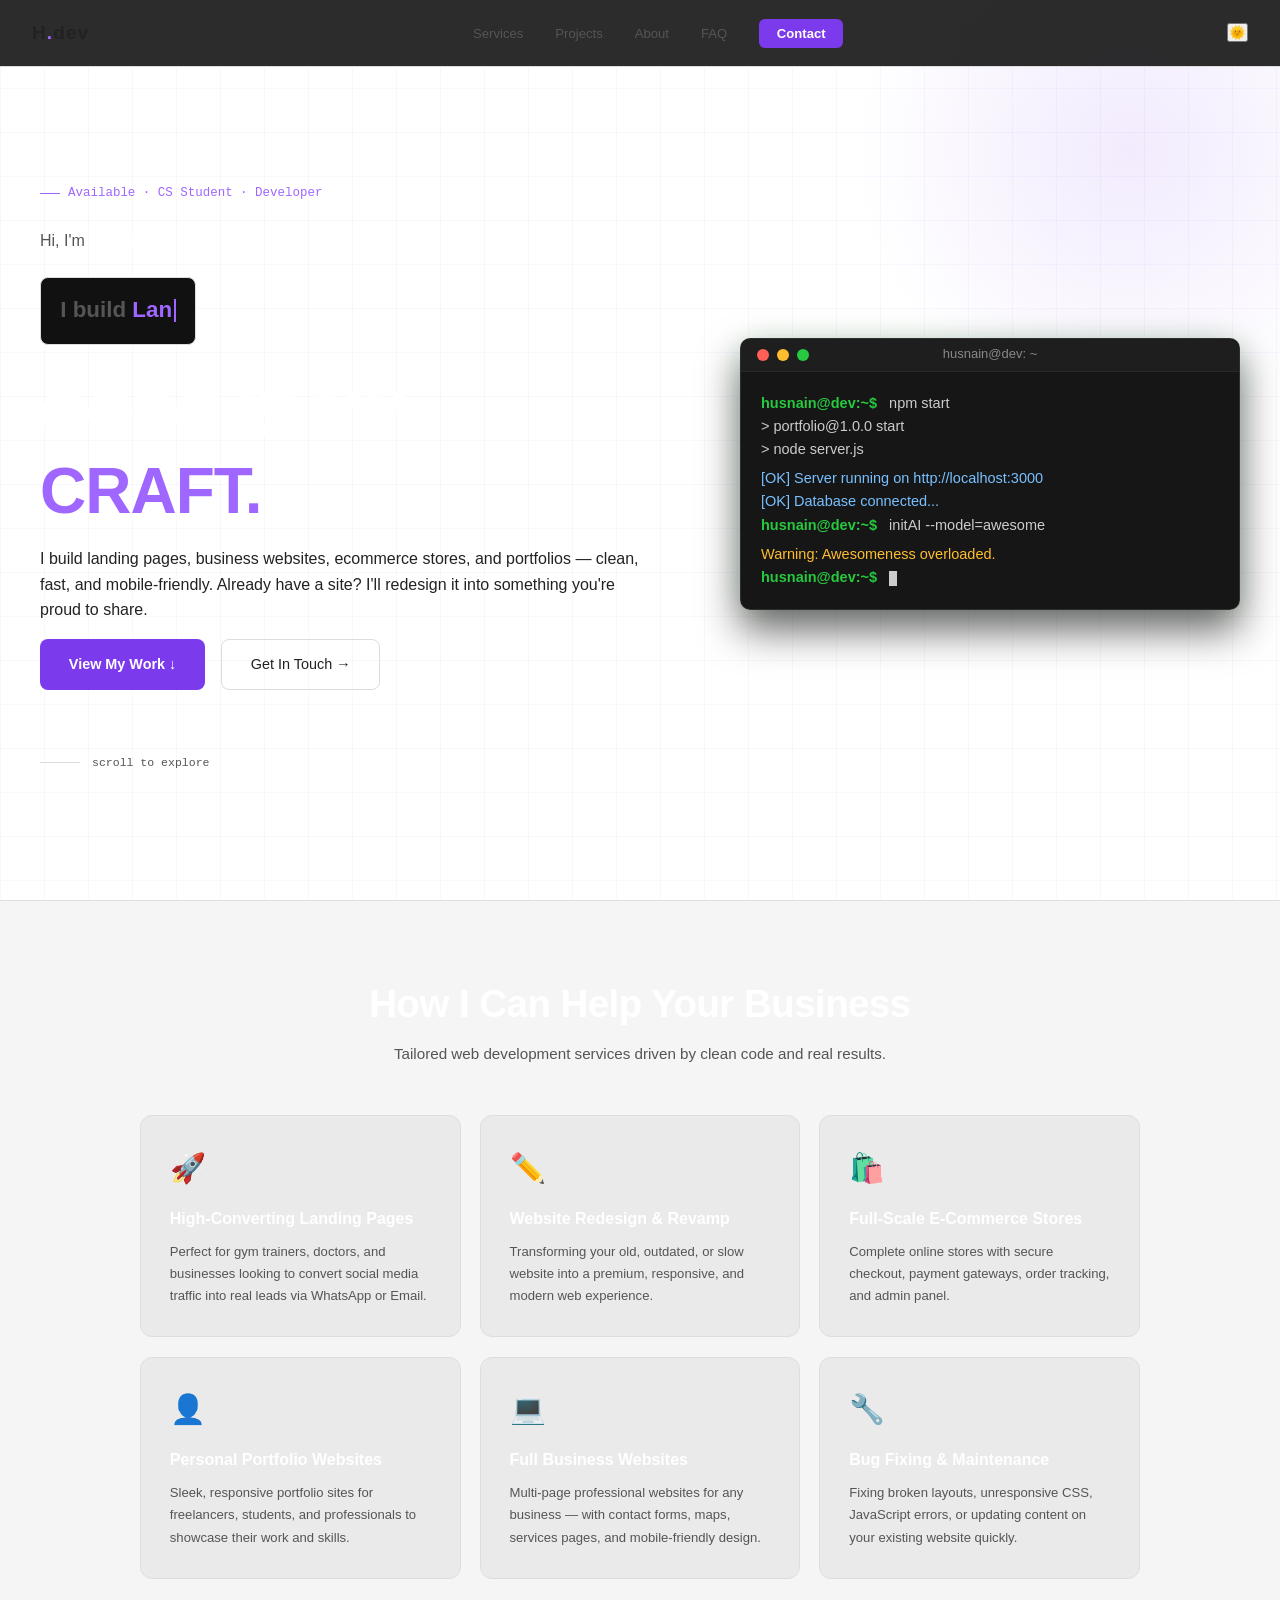
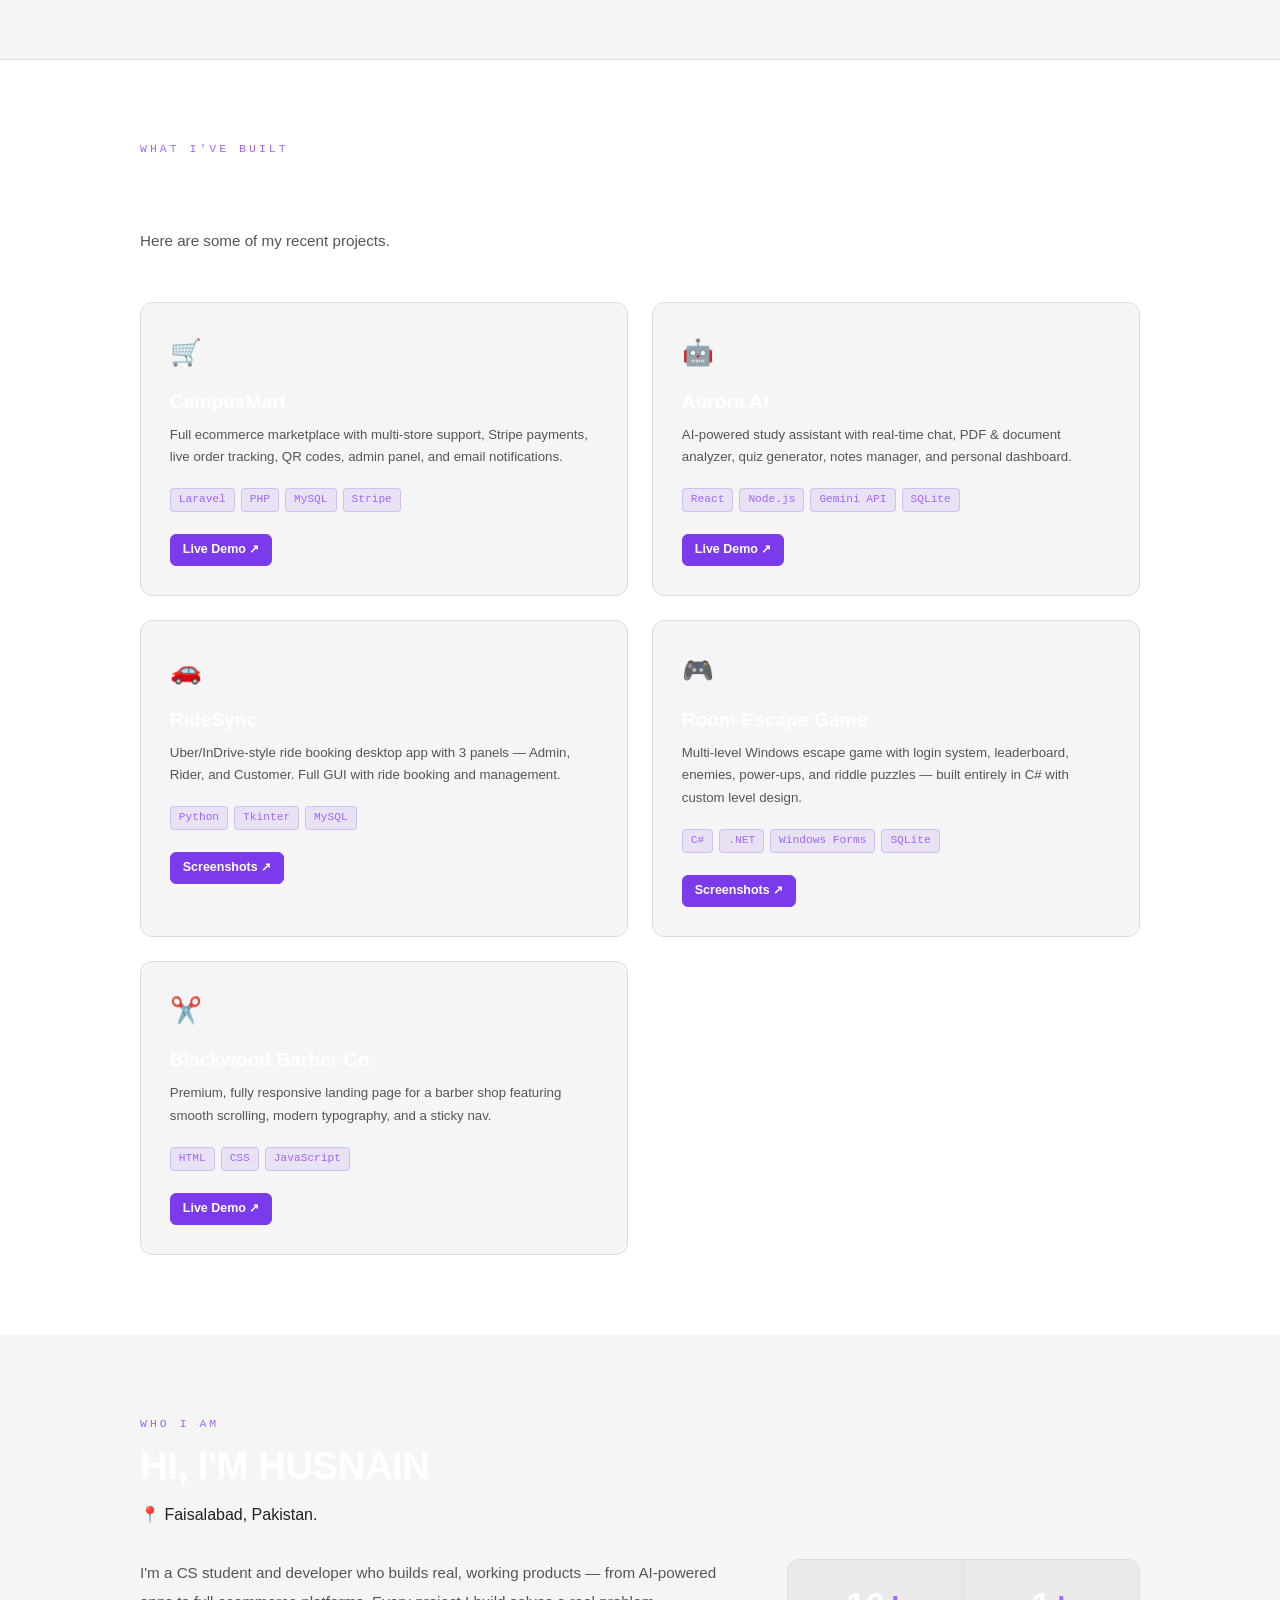
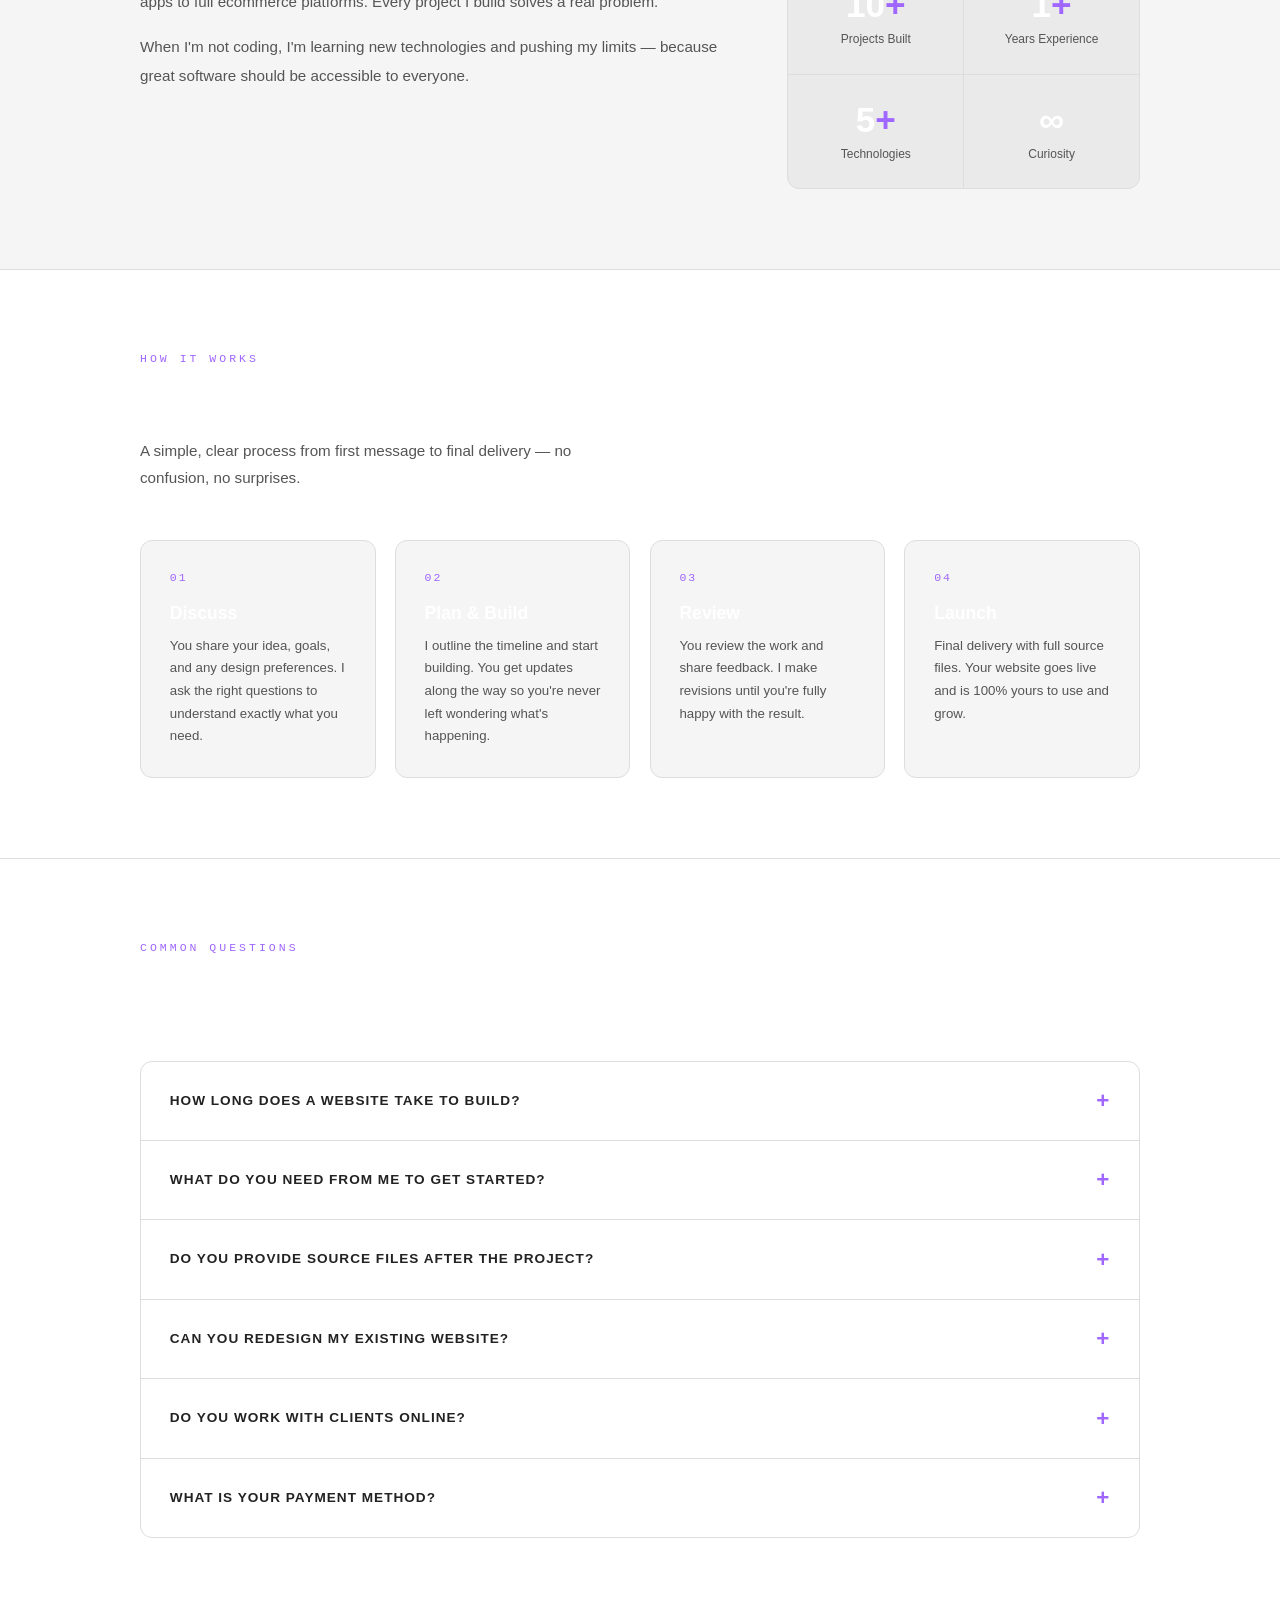
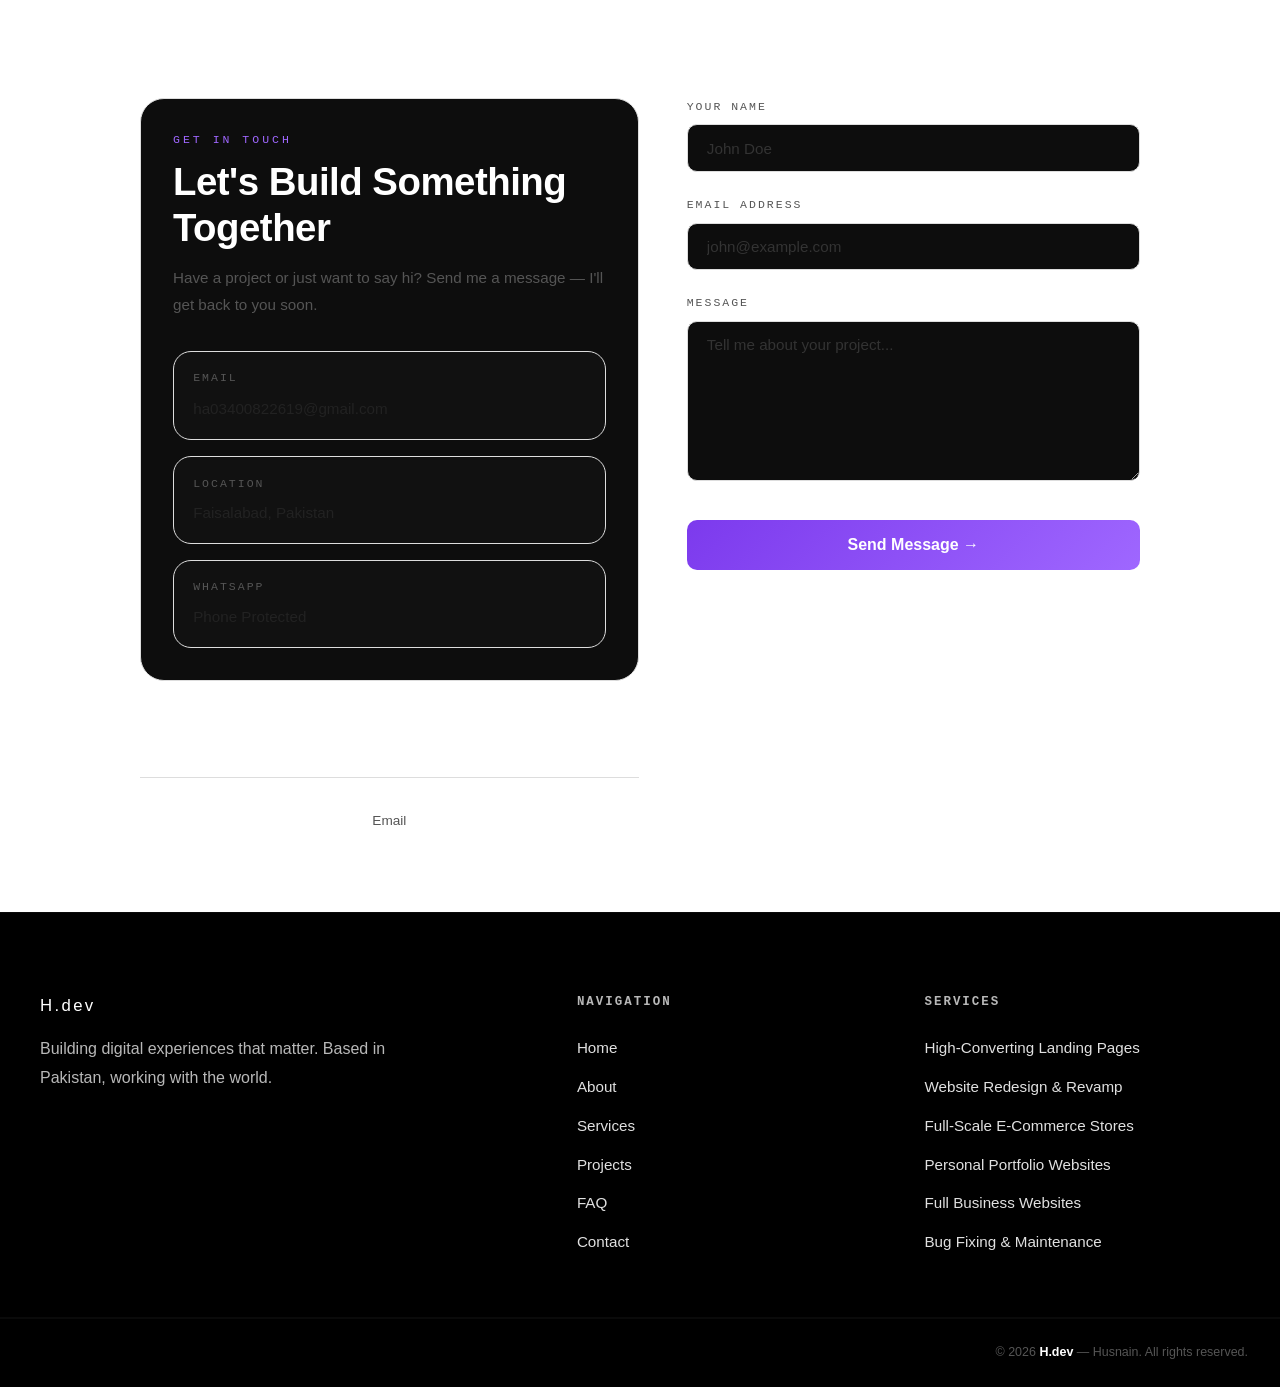
==== commit f461d404: "Force deploy with real file change" ====
--- a/portfolio2/index.html
+++ b/portfolio2/index.html
@@ -658,4 +658,5 @@
 
 </body>
 
-</html>+</html>
+<!-- Trigger Cloudflare Deployment -->
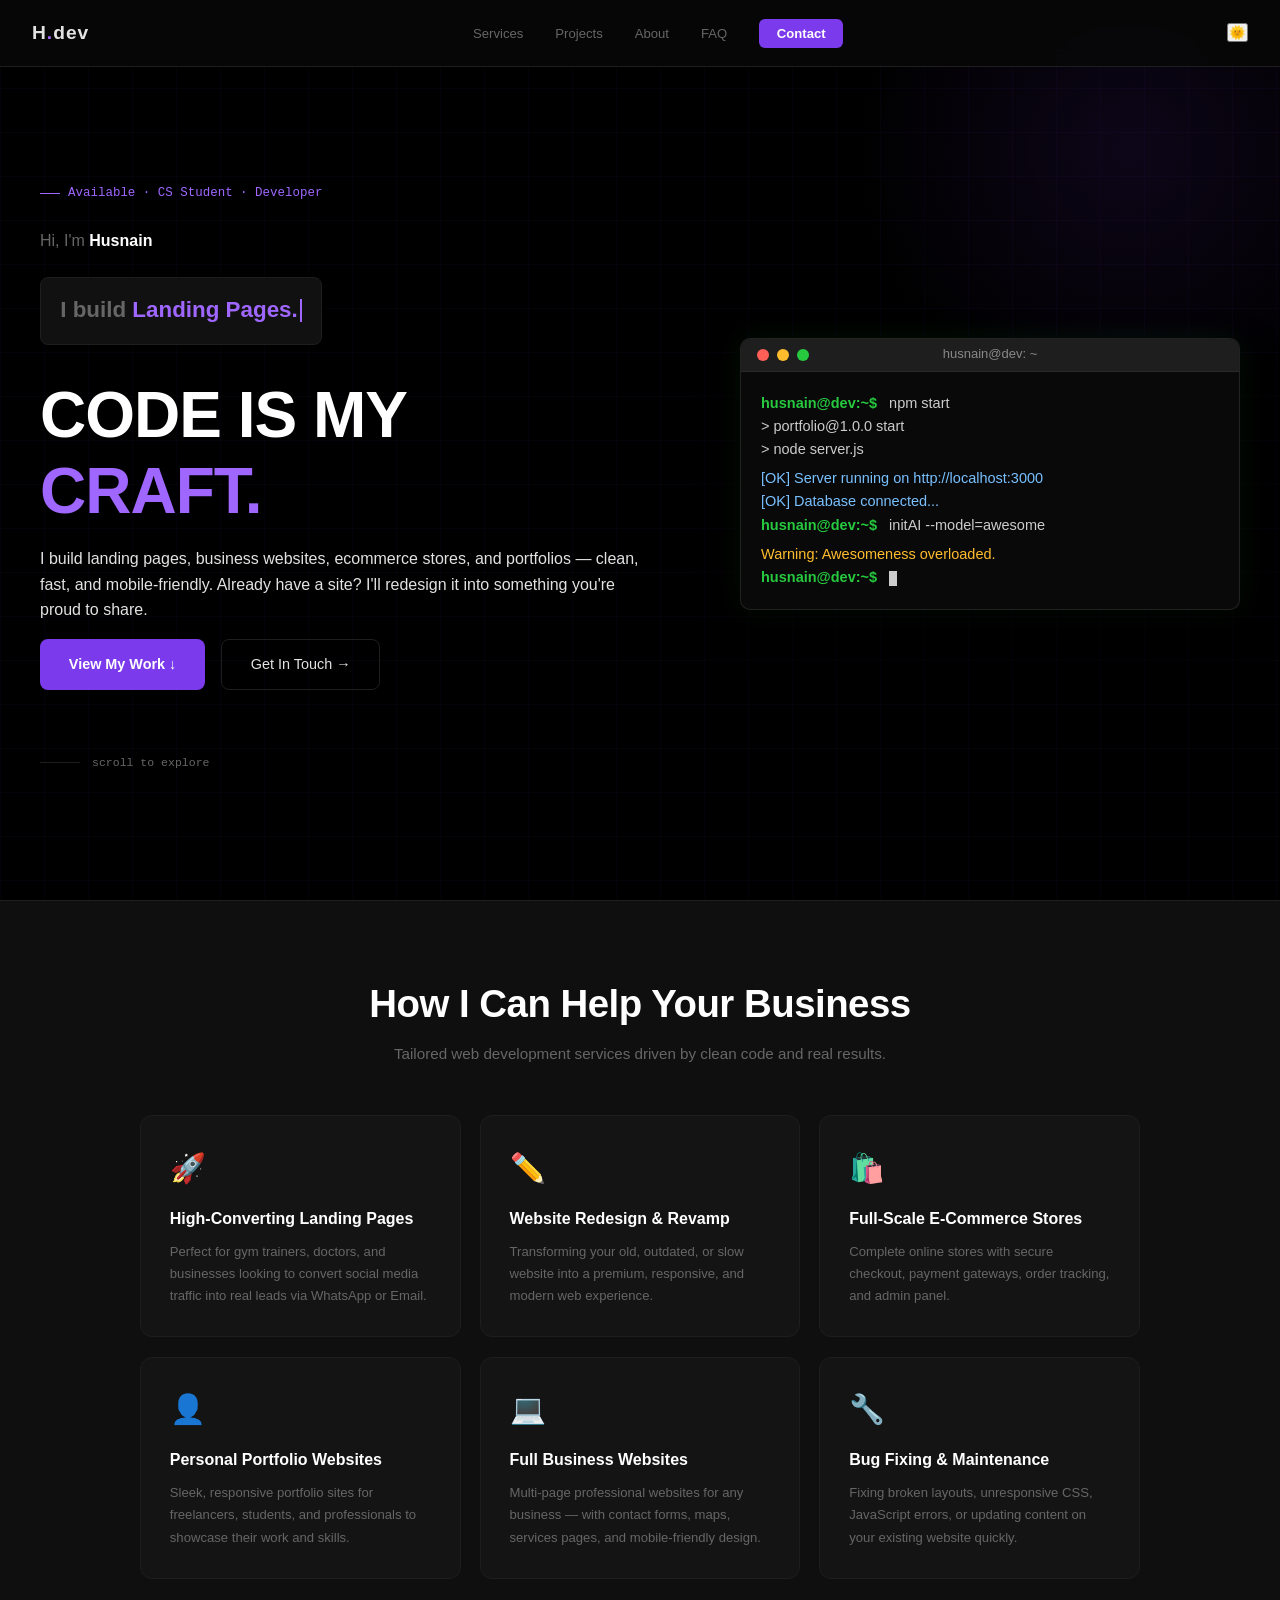
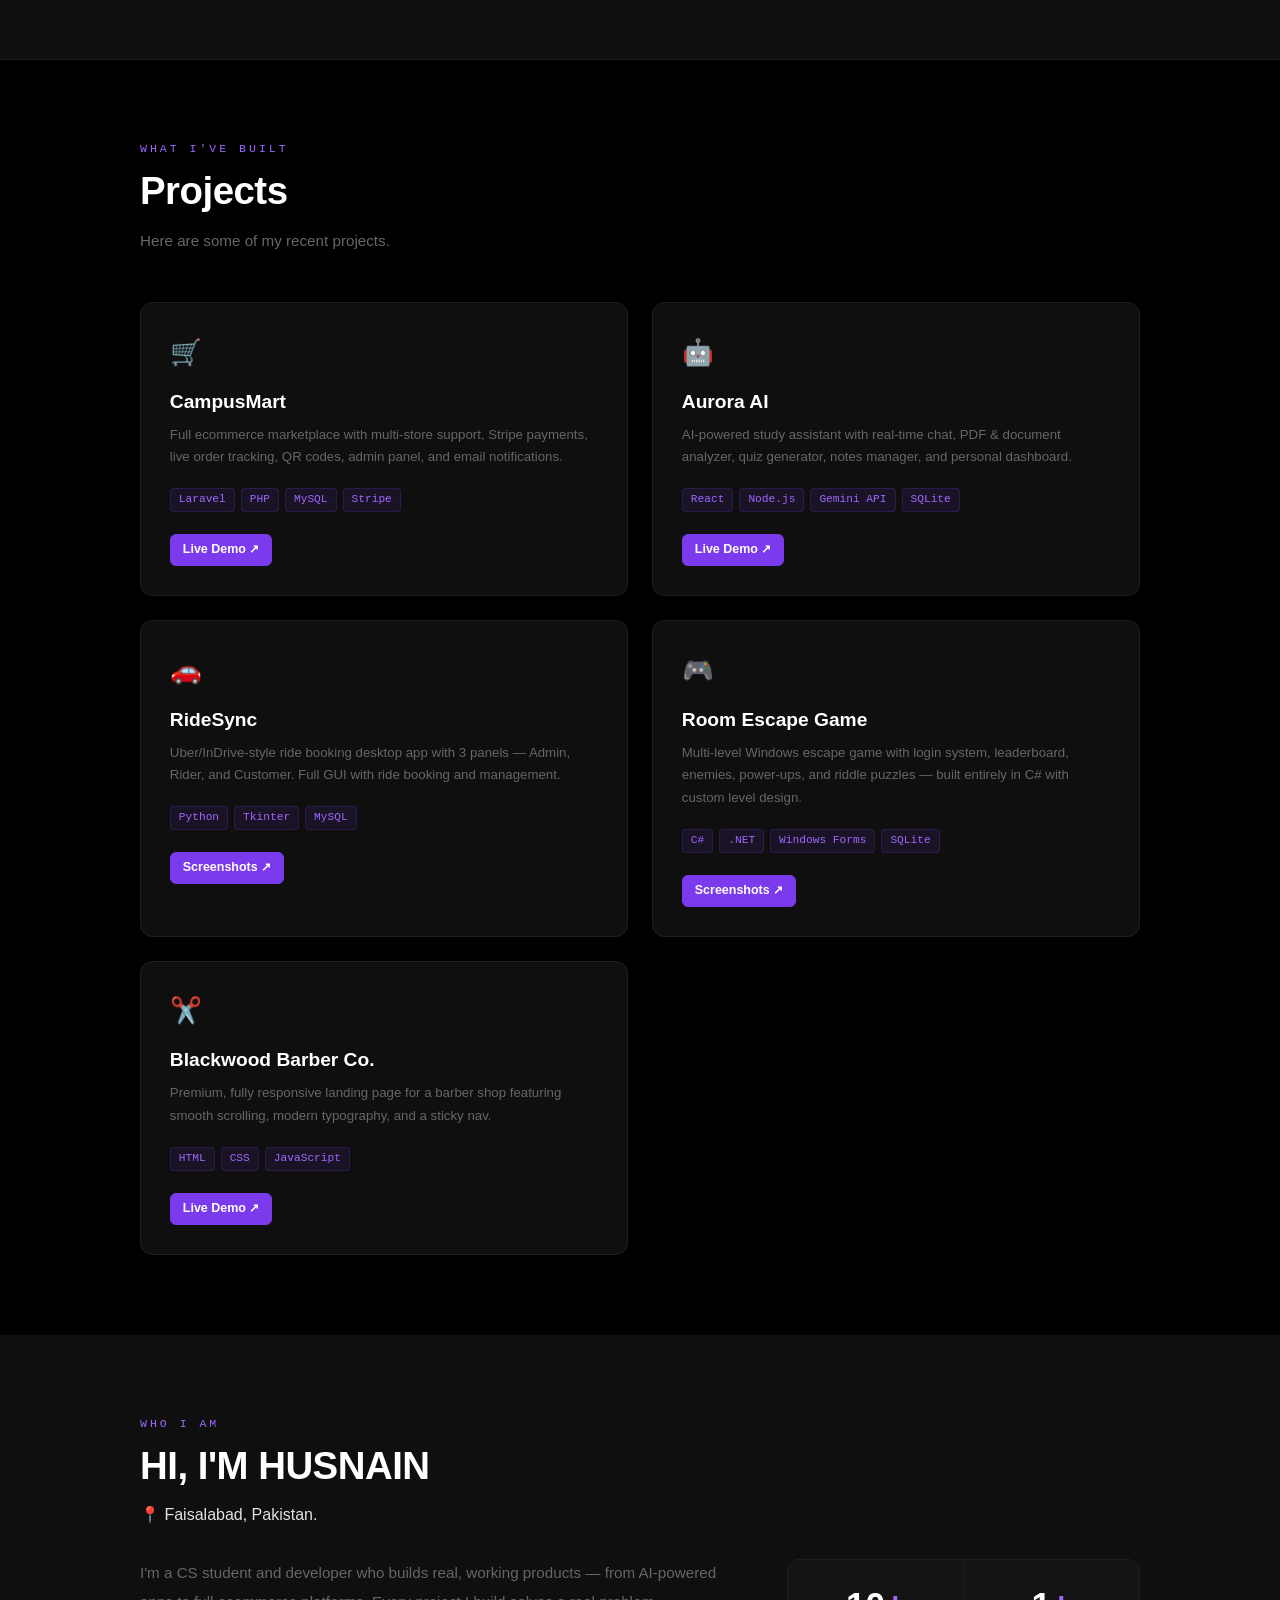
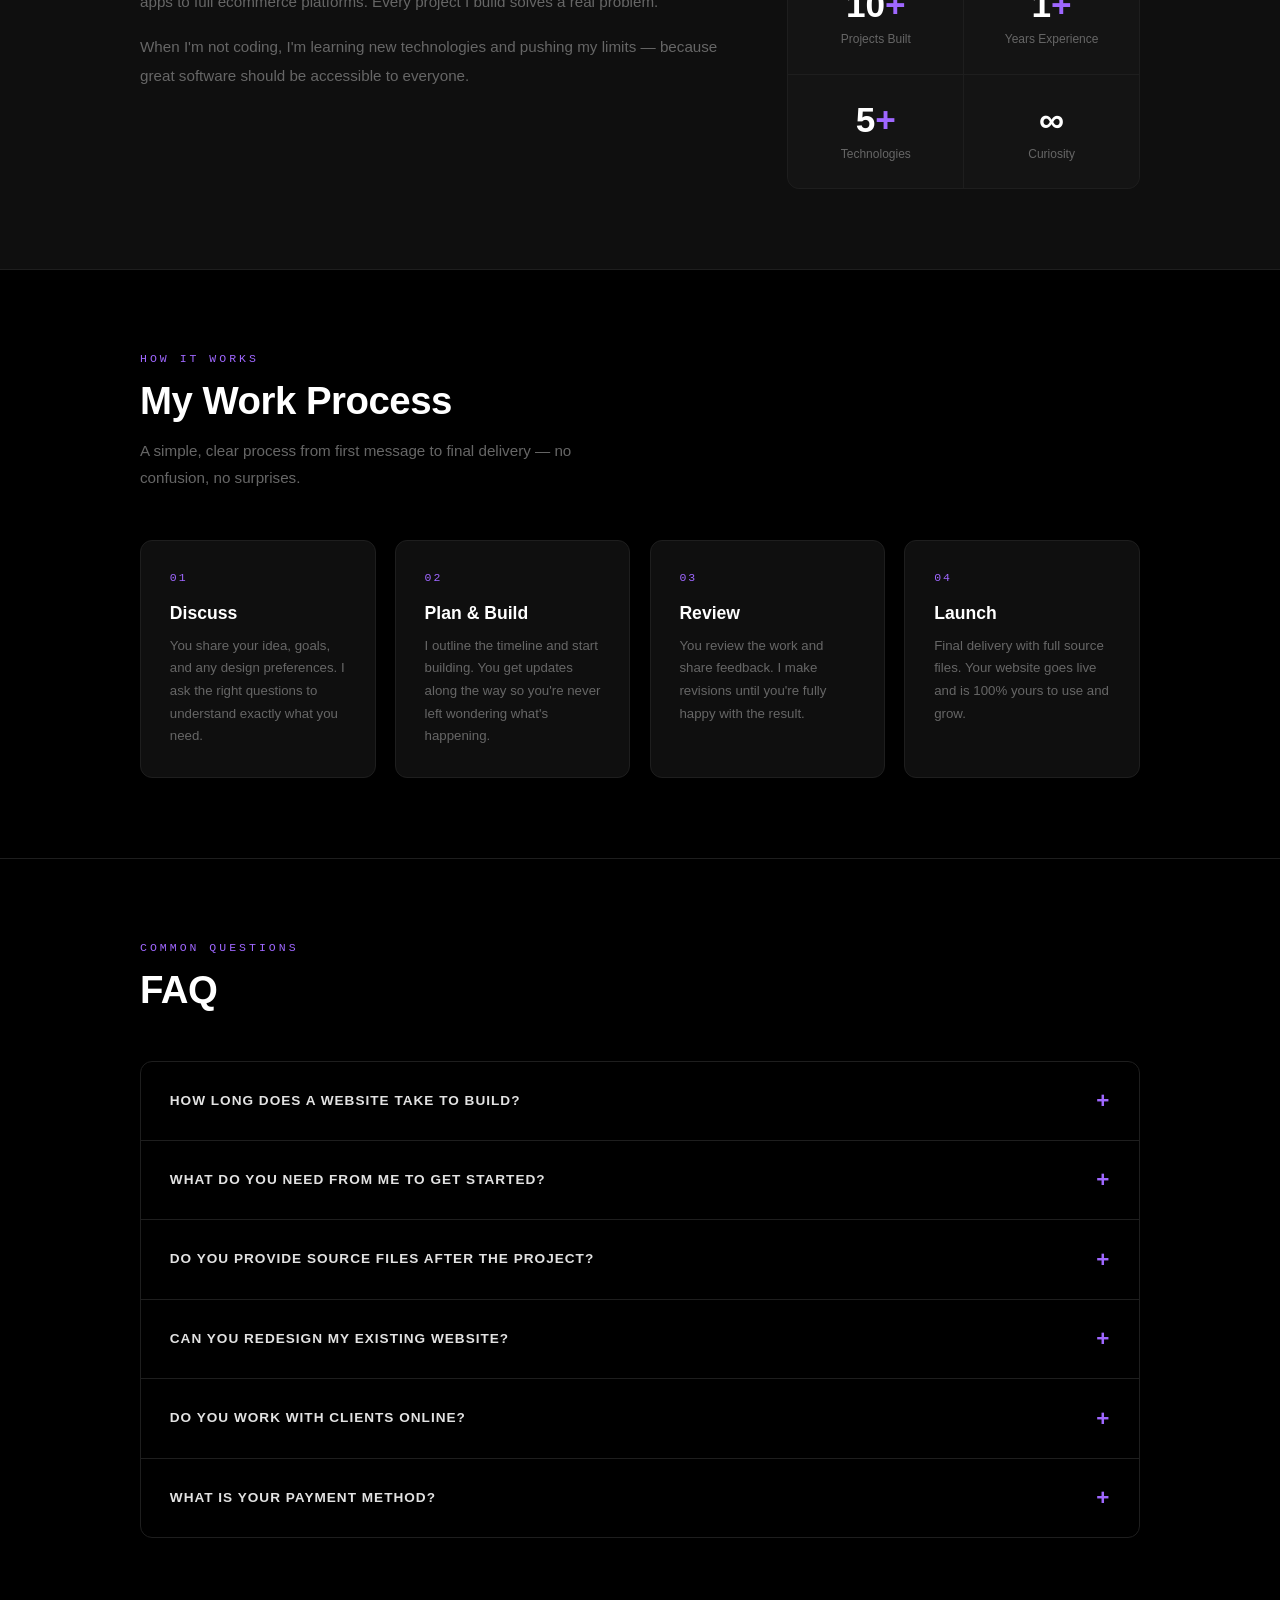
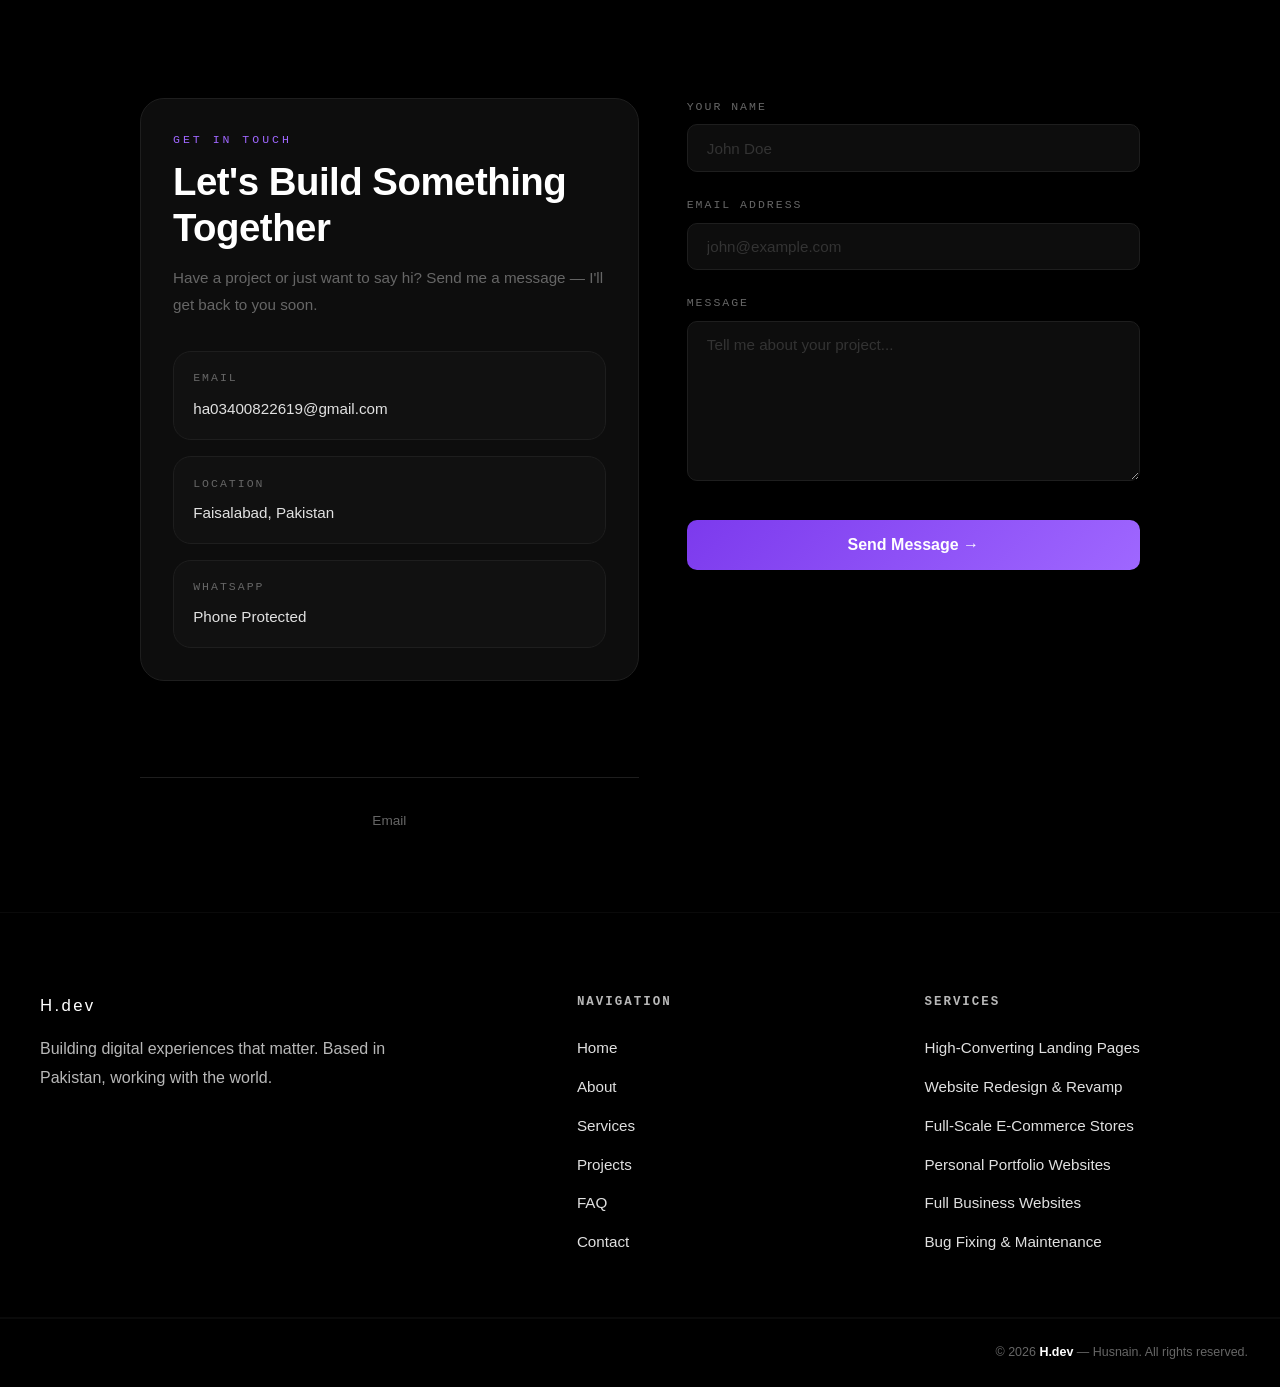
==== commit f7c66a00: "Add SEO tags for better Google ranking" ====
--- a/portfolio2/index.html
+++ b/portfolio2/index.html
@@ -6,10 +6,20 @@
   <meta name="viewport" content="width=device-width, initial-scale=1.0" />
   <meta name="description"
     content="Husnain — Web developer from Faisalabad, Pakistan. I build landing pages, business websites, ecommerce stores, and portfolios. Available for freelance projects." />
+  <meta name="keywords" content="Husnain, Web Developer, Web Designer, Frontend Developer, Pakistan, Freelance Web Developer, HTML, CSS, JavaScript" />
+  <meta name="author" content="Husnain" />
+  <meta name="robots" content="index, follow" />
+  
   <meta property="og:title" content="Husnain — Web Developer & AI Enthusiast" />
   <meta property="og:description"
     content="I build clean, fast, mobile-friendly websites for businesses. Landing pages, ecommerce, redesigns & more." />
   <meta property="og:type" content="website" />
+  <meta property="og:url" content="https://portfolio-husnaindev.vercel.app/" />
+  
+  <meta name="twitter:card" content="summary" />
+  <meta name="twitter:title" content="Husnain — Web Developer" />
+  <meta name="twitter:description" content="I build clean, fast, mobile-friendly websites for businesses." />
+
   <title>Husnain — Web Developer & AI Enthusiast</title>
   <meta http-equiv="Content-Security-Policy" content="default-src 'self'; script-src 'self' 'unsafe-inline' https://unpkg.com; style-src 'self' 'unsafe-inline' https://fonts.googleapis.com https://unpkg.com; img-src 'self' data:; font-src 'self' https://fonts.gstatic.com; connect-src 'self' https://api.web3forms.com;"/>
   <link rel="preload" href="https://fonts.googleapis.com/css2?family=Syne:wght@400;600;700;800&family=Inter:wght@400;500;600&family=JetBrains+Mono:wght@400;500&display=swap" as="style" onload="this.rel='stylesheet'">
@@ -18,7 +28,8 @@
     "@context": "https://schema.org",
     "@type": "Person",
     "name": "Husnain",
-    "url": "https://example.com"
+    "jobTitle": "Web Developer",
+    "url": "https://portfolio-husnaindev.vercel.app/"
   }
   </script>
   <link rel="icon" type="image/svg+xml"
